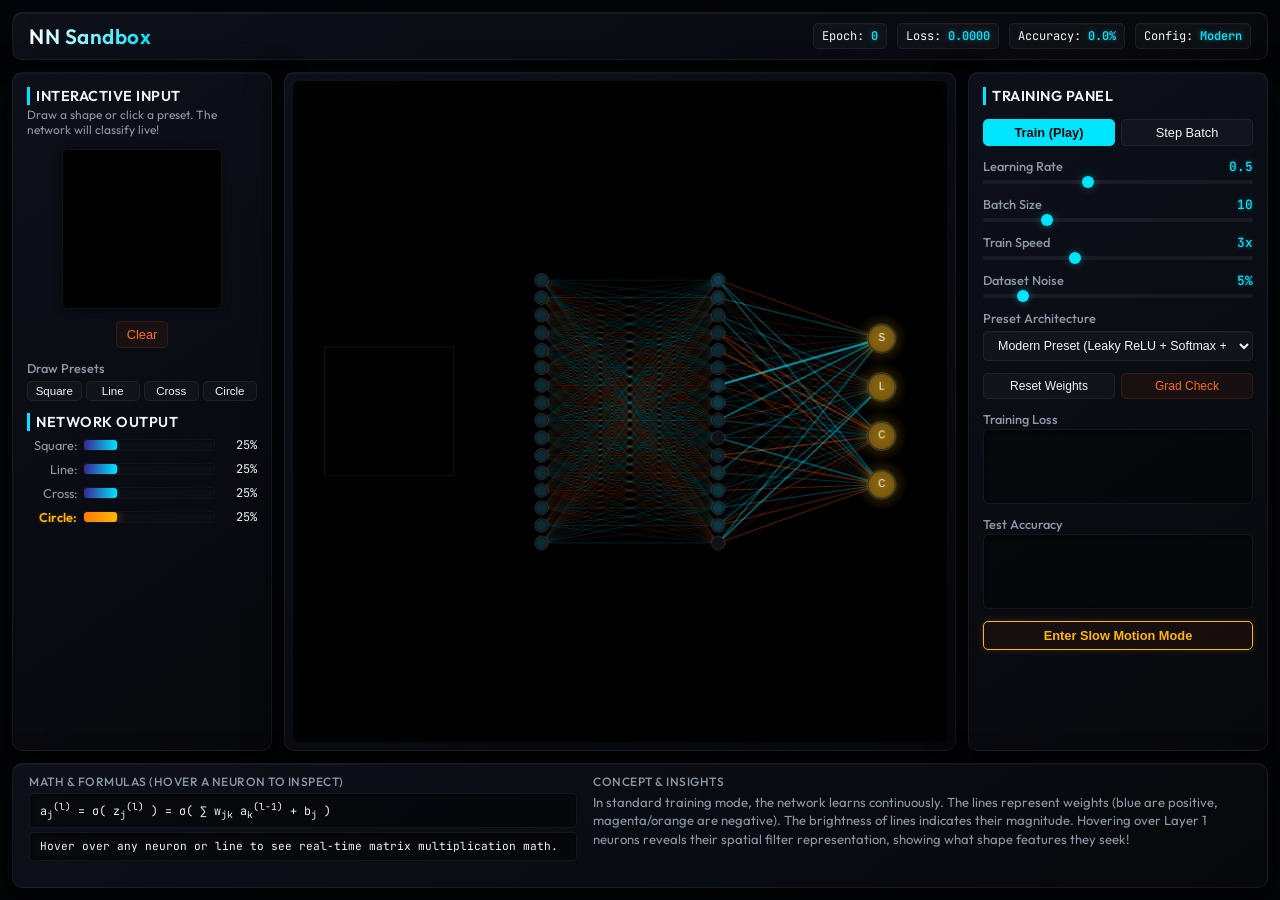
==== project-bolt-sb1-joxlbqes/project/public/neural_network.html @ 2948570d "Add Neural & Reinforcement tabs, fix gradient clipping, layout fix" ====
<!DOCTYPE html>
<html lang="en">
<head>
  <meta charset="UTF-8">
  <meta name="viewport" content="width=device-width, initial-scale=1.0">
  <title>Neural Network Sandbox & Visualizer</title>
  <!-- Google Fonts for premium typography -->
  <link rel="preconnect" href="https://fonts.googleapis.com">
  <link rel="preconnect" href="https://fonts.gstatic.com" crossorigin>
  <link href="https://fonts.googleapis.com/css2?family=Outfit:wght@300;400;500;600;700&family=JetBrains+Mono:wght@300;400;500&display=swap" rel="stylesheet">
  
  <style>
    /* Premium Dark Theme Styles matching 3Blue1Brown Aesthetics */
    :root {
      --bg-color: #040508; /* Deeper black for ultimate contrast */
      --panel-bg: linear-gradient(145deg, rgba(16, 20, 30, 0.8), rgba(7, 9, 13, 0.9));
      --border-color: rgba(255, 255, 255, 0.06);
      --text-color: #f1f3f9;
      --text-muted: #8e99a7;
      
      /* Neon/Pastel Glow Colors */
      --primary: #00e5ff;      /* Electric Cyan (Positive Weights) */
      --primary-glow: rgba(0, 229, 255, 0.4);
      --secondary: #ff5500;    /* Amber-Orange/Red (Negative Weights) */
      --secondary-glow: rgba(255, 85, 0, 0.4);
      --accent: #ffb703;       /* Gold (Active Neurons) */
      --accent-glow: rgba(255, 183, 3, 0.45);
      
      --font-sans: 'Outfit', -apple-system, BlinkMacSystemFont, "Segoe UI", Roboto, sans-serif;
      --font-mono: 'JetBrains Mono', monospace;
    }

    * {
      box-sizing: border-box;
      margin: 0;
      padding: 0;
    }

    body {
      background-color: var(--bg-color);
      color: var(--text-color);
      font-family: var(--font-sans);
      overflow: hidden; /* Force one screen, no body scrolling */
      padding: 12px;
      height: 100vh;
      min-height: 100vh;
    }

    /* Scrollbars */
    ::-webkit-scrollbar {
      width: 4px;
      height: 4px;
    }
    ::-webkit-scrollbar-track {
      background: rgba(0,0,0,0.1);
    }
    ::-webkit-scrollbar-thumb {
      background: rgba(255, 255, 255, 0.08);
      border-radius: 2px;
    }
    ::-webkit-scrollbar-thumb:hover {
      background: rgba(255, 255, 255, 0.18);
    }

    /* Dashboard Layout - Fits strictly on one screen */
    .app-container {
      display: grid;
      grid-template-columns: 260px 1fr 300px;
      grid-template-rows: auto 1fr 125px; /* Header, Main, Bottom */
      gap: 12px;
      width: 100%;
      height: 100%;
    }

    header {
      grid-column: 1 / -1;
      display: flex;
      justify-content: space-between;
      align-items: center;
      padding: 10px 16px;
      background: var(--panel-bg);
      border: 1px solid var(--border-color);
      box-shadow: 0 4px 20px rgba(0, 0, 0, 0.6), inset 0 1px 0 rgba(255,255,255,0.05);
      backdrop-filter: blur(10px);
      border-radius: 10px;
    }

    header h1 {
      font-size: 1.3rem;
      font-weight: 600;
      letter-spacing: 0.5px;
      background: linear-gradient(90deg, #fff, var(--primary));
      -webkit-background-clip: text;
      -webkit-text-fill-color: transparent;
    }

    header h1 span {
      font-weight: 300;
      color: var(--text-muted);
      font-size: 0.85rem;
      margin-left: 8px;
    }

    .badge-container {
      display: flex;
      gap: 10px;
    }

    .badge {
      font-family: var(--font-mono);
      font-size: 0.75rem;
      padding: 4px 8px;
      border-radius: 5px;
      background: rgba(255, 255, 255, 0.03);
      border: 1px solid var(--border-color);
      box-shadow: inset 0 1px 0 rgba(255,255,255,0.02);
    }

    .badge span {
      color: var(--primary);
      text-shadow: 0 0 6px var(--primary-glow);
      font-weight: 600;
    }

    /* Panel Base with Glassmorphism and Inset border */
    .panel {
      background: var(--panel-bg);
      border: 1px solid var(--border-color);
      box-shadow: 0 12px 36px rgba(0, 0, 0, 0.7), inset 0 1px 0 rgba(255, 255, 255, 0.04);
      backdrop-filter: blur(12px);
      border-radius: 10px;
      padding: 14px;
      display: flex;
      flex-direction: column;
      gap: 12px;
      height: 100%;
      overflow: hidden;
      transition: border-color 0.3s ease;
    }

    .panel:hover {
      border-color: rgba(255, 255, 255, 0.1);
    }

    /* Left Panel: Drawing / Classifier */
    .left-panel {
      grid-column: 1;
    }

    .panel-title {
      font-size: 0.9rem;
      font-weight: 600;
      text-transform: uppercase;
      letter-spacing: 0.5px;
      color: var(--text-color);
      border-left: 3px solid var(--primary);
      padding-left: 6px;
      margin-bottom: 2px;
    }

    .canvas-container {
      position: relative;
      width: 160px;
      height: 160px;
      margin: 0 auto;
      background: #000;
      border: 1px solid rgba(255, 255, 255, 0.08);
      border-radius: 6px;
      box-shadow: 0 0 8px rgba(0, 0, 0, 0.45), inset 0 0 6px rgba(0,0,0,0.75);
      cursor: crosshair;
      overflow: hidden;
    }

    #drawingCanvas {
      width: 100%;
      height: 100%;
      display: block;
    }

    .canvas-controls {
      display: flex;
      gap: 6px;
      justify-content: center;
    }

    .btn {
      background: rgba(255,255,255,0.03);
      border: 1px solid var(--border-color);
      color: var(--text-color);
      padding: 5px 10px;
      border-radius: 5px;
      font-size: 0.8rem;
      cursor: pointer;
      font-weight: 500;
      transition: all 0.2s ease;
      display: flex;
      align-items: center;
      justify-content: center;
      gap: 4px;
    }

    .btn:hover {
      background: rgba(255, 255, 255, 0.08);
      border-color: rgba(255,255,255,0.15);
      box-shadow: 0 2px 8px rgba(0,0,0,0.3);
    }

    .btn-primary {
      background: var(--primary);
      border-color: var(--primary);
      color: #050608;
      font-weight: 600;
    }

    .btn-primary:hover {
      background: #00f0ff;
      border-color: #00f0ff;
      box-shadow: 0 0 12px var(--primary-glow);
    }

    .btn-secondary {
      background: rgba(255, 85, 0, 0.06);
      border-color: rgba(255, 85, 0, 0.15);
      color: #ff6a1a;
    }

    .btn-secondary:hover {
      background: rgba(255, 85, 0, 0.15);
      border-color: rgba(255, 85, 0, 0.25);
    }

    /* Output Bars - Glowing Meter Aesthetic */
    .output-container {
      display: flex;
      flex-direction: column;
      gap: 8px;
    }

    .output-row {
      display: flex;
      align-items: center;
      justify-content: space-between;
      gap: 6px;
    }

    .output-label {
      font-size: 0.8rem;
      width: 50px;
      text-align: right;
      color: var(--text-muted);
      transition: color 0.2s ease;
    }

    .output-bar-bg {
      flex: 1;
      height: 12px;
      background: rgba(255,255,255,0.02);
      border-radius: 3px;
      overflow: hidden;
      border: 1px solid rgba(255,255,255,0.01);
      box-shadow: inset 0 1px 3px rgba(0,0,0,0.5);
    }

    .output-bar-fill {
      height: 100%;
      width: 0%;
      background: linear-gradient(90deg, rgba(88, 52, 235, 0.6), var(--primary));
      border-radius: 3px;
      transition: width 0.15s ease-out, background-color 0.2s ease;
      box-shadow: 0 0 4px var(--primary-glow);
    }

    .output-row.predicted .output-bar-fill {
      background: linear-gradient(90deg, #ff7b00, var(--accent));
      box-shadow: 0 0 10px var(--accent-glow);
    }

    .output-row.predicted .output-label {
      color: var(--accent);
      font-weight: 600;
      text-shadow: 0 0 5px rgba(255, 183, 3, 0.2);
    }

    .output-val {
      font-family: var(--font-mono);
      font-size: 0.75rem;
      width: 36px;
      text-align: right;
    }

    /* Center Panel: Network visualizer */
    .center-panel {
      grid-column: 2;
      position: relative;
      padding: 8px;
      height: 100%;
    }

    #networkCanvas {
      width: 100%;
      height: 100%;
      display: block;
      border-radius: 6px;
      background: #000;
      box-shadow: inset 0 0 14px rgba(0, 229, 255, 0.04);
    }

    /* Right Panel: Controls & Charts */
    .right-panel {
      grid-column: 3;
      overflow-y: auto;
    }

    .control-group {
      display: flex;
      flex-direction: column;
      gap: 5px;
    }

    .control-label {
      font-size: 0.8rem;
      font-weight: 500;
      color: var(--text-muted);
      display: flex;
      justify-content: space-between;
    }

    .control-label span {
      font-family: var(--font-mono);
      color: var(--primary);
      text-shadow: 0 0 4px var(--primary-glow);
    }

    .slider {
      -webkit-appearance: none;
      width: 100%;
      height: 4px;
      border-radius: 2px;
      background: rgba(255,255,255,0.06);
      outline: none;
    }

    .slider::-webkit-slider-thumb {
      -webkit-appearance: none;
      appearance: none;
      width: 12px;
      height: 12px;
      border-radius: 50%;
      background: var(--primary);
      box-shadow: 0 0 8px var(--primary-glow);
      cursor: pointer;
      transition: transform 0.1s ease, background-color 0.2s ease;
    }

    .slider::-webkit-slider-thumb:hover {
      transform: scale(1.25);
      background: #fff;
    }

    .select-dropdown {
      width: 100%;
      background: rgba(255,255,255,0.03);
      border: 1px solid var(--border-color);
      color: var(--text-color);
      padding: 6px 10px;
      border-radius: 5px;
      font-size: 0.78rem;
      outline: none;
      cursor: pointer;
      box-shadow: inset 0 1px 0 rgba(255,255,255,0.02);
    }

    .select-dropdown option {
      background: #0d0f14;
      color: var(--text-color);
    }

    /* Charts Canvas Containers */
    .chart-container {
      height: 75px;
      position: relative;
      border: 1px solid var(--border-color);
      border-radius: 6px;
      overflow: hidden;
      background: rgba(0,0,0,0.3);
      box-shadow: inset 0 2px 6px rgba(0,0,0,0.5);
    }

    .chart-canvas {
      width: 100%;
      height: 100%;
      display: block;
    }

    /* Bottom Panel: Math caption / Slow motion step info */
    .bottom-panel {
      grid-column: 1 / -1;
      height: 100%;
      padding: 10px 16px;
      display: flex;
      flex-direction: column;
      gap: 8px;
      position: relative;
    }

    .step-stepper {
      display: none;
      justify-content: space-between;
      align-items: center;
      border-bottom: 1px solid var(--border-color);
      padding-bottom: 6px;
      margin-bottom: 2px;
    }

    .step-stepper h3 {
      font-size: 0.85rem;
      font-weight: 600;
      color: var(--accent);
      text-shadow: 0 0 6px var(--accent-glow);
    }

    .stepper-nav {
      display: flex;
      gap: 6px;
    }

    .math-info-display {
      display: grid;
      grid-template-columns: 1fr 1.2fr;
      gap: 16px;
      height: 100%;
      overflow: hidden;
    }

    .math-column {
      display: flex;
      flex-direction: column;
      gap: 4px;
      height: 100%;
      overflow: hidden;
    }

    .math-formula {
      font-family: var(--font-mono);
      font-size: 0.73rem;
      background: rgba(0, 0, 0, 0.4);
      padding: 6px 10px;
      border-radius: 5px;
      border: 1px solid var(--border-color);
      overflow-x: auto;
      white-space: nowrap;
      line-height: 1.35;
      box-shadow: inset 0 1px 4px rgba(0,0,0,0.6);
    }

    .math-formula span.hl-w {
      color: var(--primary);
      text-shadow: 0 0 3px rgba(0, 229, 255, 0.3);
    }
    .math-formula span.hl-a {
      color: var(--accent);
      text-shadow: 0 0 3px rgba(255, 183, 3, 0.3);
    }
    .math-formula span.hl-b {
      color: var(--secondary);
      text-shadow: 0 0 3px rgba(255, 85, 0, 0.3);
    }

    .caption-text {
      font-size: 0.82rem;
      line-height: 1.4;
      color: var(--text-muted);
      overflow-y: auto;
      max-height: 80px;
    }

    .math-formula-title {
      font-size: 0.75rem;
      font-weight: 500;
      text-transform: uppercase;
      letter-spacing: 0.5px;
      color: var(--text-muted);
    }

    /* Grid shape helpers */
    .shape-presets {
      display: grid;
      grid-template-columns: repeat(4, 1fr);
      gap: 4px;
    }

    .shape-presets .btn {
      padding: 3px;
      font-size: 0.72rem;
    }

    .action-row {
      display: flex;
      gap: 6px;
    }

    .action-row .btn {
      flex: 1;
    }

    /* Responsive adjustments */
    @media (max-width: 1200px) {
      .app-container {
        grid-template-columns: 240px 1fr;
        grid-template-rows: auto auto 1fr auto;
      }
      .right-panel {
        grid-column: 1;
        grid-row: 3;
      }
      .center-panel {
        grid-column: 2;
        grid-row: 3;
      }
    }
  </style>
</head>
<body>

  <div class="app-container">
    
    <!-- Top Header Bar -->
    <header>
      <h1>NN Sandbox</h1>
      <div class="badge-container">
        <div class="badge">Epoch: <span id="epochBadge">0</span></div>
        <div class="badge">Loss: <span id="lossBadge">0.0000</span></div>
        <div class="badge">Accuracy: <span id="accuracyBadge">0.0%</span></div>
        <div class="badge">Config: <span id="configBadge">Modern</span></div>
      </div>
    </header>

    <!-- Left Panel: Drawing pad and inputs -->
    <div class="panel left-panel">
      <div>
        <div class="panel-title">Interactive Input</div>
        <p style="font-size:0.75rem; color:var(--text-muted); margin-top:2px;">
          Draw a shape or click a preset. The network will classify live!
        </p>
      </div>

      <div class="canvas-container">
        <canvas id="drawingCanvas" width="160" height="160"></canvas>
      </div>

      <div class="canvas-controls">
        <button class="btn btn-secondary" id="clearBtn">Clear</button>
        <button class="btn btn-primary" id="predictBtn" style="display:none;">Classify</button>
      </div>

      <div class="control-group">
        <div class="control-label">Draw Presets</div>
        <div class="shape-presets">
          <button class="btn" onclick="drawPresetShape(0)">Square</button>
          <button class="btn" onclick="drawPresetShape(1)">Line</button>
          <button class="btn" onclick="drawPresetShape(2)">Cross</button>
          <button class="btn" onclick="drawPresetShape(3)">Circle</button>
        </div>
      </div>

      <div>
        <div class="panel-title" style="margin-bottom: 6px;">Network Output</div>
        <div class="output-container">
          <div class="output-row" id="outRow-0">
            <div class="output-label">Square:</div>
            <div class="output-bar-bg"><div class="output-bar-fill" id="outBar-0"></div></div>
            <div class="output-val" id="outVal-0">0%</div>
          </div>
          <div class="output-row" id="outRow-1">
            <div class="output-label">Line:</div>
            <div class="output-bar-bg"><div class="output-bar-fill" id="outBar-1"></div></div>
            <div class="output-val" id="outVal-1">0%</div>
          </div>
          <div class="output-row" id="outRow-2">
            <div class="output-label">Cross:</div>
            <div class="output-bar-bg"><div class="output-bar-fill" id="outBar-2"></div></div>
            <div class="output-val" id="outVal-2">0%</div>
          </div>
          <div class="output-row" id="outRow-3">
            <div class="output-label">Circle:</div>
            <div class="output-bar-bg"><div class="output-bar-fill" id="outBar-3"></div></div>
            <div class="output-val" id="outVal-3">0%</div>
          </div>
        </div>
      </div>
    </div>

    <!-- Center Panel: Network visualizer -->
    <div class="panel center-panel">
      <canvas id="networkCanvas"></canvas>
    </div>

    <!-- Right Panel: Controls & Charts -->
    <div class="panel right-panel">
      <div class="panel-title">Training Panel</div>
      
      <div class="action-row">
        <button class="btn btn-primary" id="trainBtn">Train (Play)</button>
        <button class="btn" id="stepBatchBtn">Step Batch</button>
      </div>

      <div class="control-group">
        <div class="control-label">Learning Rate <span id="lrVal">0.5</span></div>
        <input type="range" class="slider" id="lrSlider" min="0.05" max="2.0" step="0.05" value="0.8">
      </div>

      <div class="control-group">
        <div class="control-label">Batch Size <span id="batchVal">10</span></div>
        <input type="range" class="slider" id="batchSlider" min="1" max="50" step="1" value="12">
      </div>

      <div class="control-group">
        <div class="control-label">Train Speed <span id="speedVal">3x</span></div>
        <input type="range" class="slider" id="speedSlider" min="1" max="10" step="1" value="4">
      </div>

      <div class="control-group">
        <div class="control-label">Dataset Noise <span id="noiseVal">5%</span></div>
        <input type="range" class="slider" id="noiseSlider" min="0" max="30" step="1" value="4">
      </div>

      <div class="control-group">
        <div class="control-label">Preset Architecture</div>
        <select class="select-dropdown" id="presetSelect">
          <option value="modern">Modern Preset (Leaky ReLU + Softmax + Cross-Entropy)</option>
          <option value="classic">Classic Preset (Sigmoid + Sigmoid + MSE)</option>
        </select>
      </div>

      <div class="action-row">
        <button class="btn" id="resetBtn" style="font-size:0.75rem;">Reset Weights</button>
        <button class="btn btn-secondary" id="gradCheckBtn" style="font-size:0.75rem;">Grad Check</button>
      </div>

      <div class="control-group" style="gap:2px;">
        <div class="control-label">Training Loss</div>
        <div class="chart-container">
          <canvas id="lossChart" class="chart-canvas"></canvas>
        </div>
      </div>

      <div class="control-group" style="gap:2px;">
        <div class="control-label">Test Accuracy</div>
        <div class="chart-container">
          <canvas id="accuracyChart" class="chart-canvas"></canvas>
        </div>
      </div>
      
      <div class="action-row">
        <button class="btn btn-secondary" id="slowMoBtn" style="width:100%; border-color:var(--accent); color:var(--accent); font-weight:600; padding:6px; box-shadow: 0 0 8px rgba(255, 183, 3, 0.15);">
          Enter Slow Motion Mode
        </button>
      </div>
    </div>

    <!-- Bottom Panel: Math caption / Stepper -->
    <div class="panel bottom-panel">
      <!-- Stepper Controls (only visible in slow motion) -->
      <div class="step-stepper" id="stepperControls">
        <h3 id="stepTitle">Slow Motion Step 1/9: Input Layer</h3>
        <div class="stepper-nav">
          <button class="btn btn-secondary" id="stepPrevBtn" style="padding: 3px 8px; font-size: 0.75rem;">&larr; Prev</button>
          <button class="btn btn-primary" id="stepNextBtn" style="padding: 3px 8px; font-size: 0.75rem;">Next &rarr;</button>
          <button class="btn btn-secondary" id="exitSlowMoBtn" style="padding: 3px 8px; font-size: 0.75rem; background:rgba(255,0,0,0.1); color:#ff4f4f; border-color:rgba(255,0,0,0.2);">Exit</button>
        </div>
      </div>

      <div class="math-info-display">
        <!-- Interactive mathematical details -->
        <div class="math-column" id="mathContainer">
          <div class="math-formula-title">Math & Formulas (Hover a neuron to inspect)</div>
          <div class="math-formula" id="mathFormula">
            a<sub>j</sub><sup>(l)</sup> = &sigma;( z<sub>j</sub><sup>(l)</sup> ) = &sigma;( &sum; w<sub>jk</sub> a<sub>k</sub><sup>(l-1)</sup> + b<sub>j</sub> )
          </div>
          <div class="math-formula" id="mathValues" style="font-size:0.7rem;">
            Hover over any neuron or line to see real-time matrix multiplication math.
          </div>
        </div>

        <!-- 3Blue1Brown Caption Explanation -->
        <div class="math-column">
          <div class="math-formula-title" id="captionHeader">Concept & Insights</div>
          <div class="caption-text" id="captionText">
            In standard training mode, the network learns continuously. The lines represent weights (blue are positive, magenta/orange are negative). The brightness of lines indicates their magnitude. Hovering over Layer 1 neurons reveals their spatial filter representation, showing what shape features they seek!
          </div>
        </div>
      </div>
    </div>

  </div>

  <script>
    // --- SHAPE DATASET GENERATOR ---
    class ShapeDataset {
      static CLASSES = ['Square', 'Line', 'Cross', 'Circle'];

      constructor() {
        this.canvas = document.createElement('canvas');
        this.canvas.width = 28;
        this.canvas.height = 28;
        this.ctx = this.canvas.getContext('2d');
      }

      generateSample(classId, noiseLevel = 0.05, jitter = true) {
        const ctx = this.ctx;
        ctx.clearRect(0, 0, 28, 28);
        ctx.fillStyle = '#000000';
        ctx.fillRect(0, 0, 28, 28);

        ctx.strokeStyle = '#ffffff';
        ctx.lineCap = 'round';
        ctx.lineJoin = 'round';

        ctx.save();
        
        // Setup drawing coordinates centered
        if (jitter) {
          const dx = (Math.random() - 0.5) * 4; // Shift [-2, 2] pixels
          const dy = (Math.random() - 0.5) * 4;
          ctx.translate(14 + dx, 14 + dy);
          
          const angle = (Math.random() - 0.5) * 0.3; // Rotate [-0.15, 0.15] radians
          ctx.rotate(angle);
          
          const scale = 0.85 + Math.random() * 0.3; // Scale [0.85, 1.15]
          ctx.scale(scale, scale);
          
          ctx.lineWidth = 2.0 + Math.random() * 1.5; // Stroke thickness [2, 3.5]
        } else {
          ctx.translate(14, 14);
          ctx.lineWidth = 2.5;
        }

        // Render shapes relative to center (0,0)
        if (classId === 0) {
          // Square
          const size = 11 + (Math.random() - 0.5) * 2;
          ctx.strokeRect(-size/2, -size/2, size, size);
        } else if (classId === 1) {
          // Vertical Line
          ctx.beginPath();
          ctx.moveTo(0, -9);
          ctx.lineTo(0, 9);
          ctx.stroke();
        } else if (classId === 2) {
          // Cross
          ctx.beginPath();
          ctx.moveTo(0, -9);
          ctx.lineTo(0, 9);
          ctx.moveTo(-9, 0);
          ctx.lineTo(9, 0);
          ctx.stroke();
        } else if (classId === 3) {
          // Circle
          const r = 6.5 + (Math.random() - 0.5) * 1.5;
          ctx.beginPath();
          ctx.arc(0, 0, r, 0, Math.PI * 2);
          ctx.stroke();
        }

        ctx.restore();

        // Convert canvas image buffer to 1D Float32 pixel array
        const imgData = ctx.getImageData(0, 0, 28, 28);
        const pixels = new Float32Array(784);
        for (let i = 0; i < 784; i++) {
          let val = imgData.data[i * 4] / 255;
          if (noiseLevel > 0) {
            val += (Math.random() - 0.5) * noiseLevel;
          }
          pixels[i] = Math.max(0, Math.min(1, val)); // Clamp [0, 1]
        }

        // Create target one-hot vector
        const target = new Float32Array(4);
        target[classId] = 1.0;

        return { input: pixels, target, label: classId };
      }

      generateDataset(size, noiseLevel = 0.05) {
        const dataset = [];
        for (let i = 0; i < size; i++) {
          const classId = Math.floor(Math.random() * 4);
          dataset.push(this.generateSample(classId, noiseLevel, true));
        }
        return dataset;
      }
    }


    // --- NEURAL NETWORK IMPLEMENTATION ---
    class NeuralNetwork {
      constructor(sizes) {
        this.sizes = sizes;
        this.numLayers = sizes.length;
        this.weights = [];
        this.biases = [];
        
        this.initWeights();
      }

      initWeights(activationType = 'leaky_relu') {
        this.weights = [];
        this.biases = [];
        
        for (let l = 1; l < this.numLayers; l++) {
          const rows = this.sizes[l];
          const cols = this.sizes[l - 1];
          
          // Xavier/He weight initialization depending on activation type
          const layerWeights = [];
          const stddev = activationType === 'leaky_relu' 
            ? Math.sqrt(2.0 / cols) * 0.8   // He Initialization with a slightly tighter spread
            : Math.sqrt(1.0 / cols) * 0.8;  // Xavier Initialization with a smoother start
            
          for (let r = 0; r < rows; r++) {
            const row = [];
            for (let c = 0; c < cols; c++) {
              row.push(this.randomNormal(0, stddev));
            }
            layerWeights.push(row);
          }
          this.weights.push(layerWeights);
          
          // Initialize biases to zero or small positive values
          const layerBiases = [];
          for (let r = 0; r < rows; r++) {
            layerBiases.push(activationType === 'leaky_relu' ? 0.02 : 0.0);
          }
          this.biases.push(layerBiases);
        }
        this.resetGradients();
      }

      randomNormal(mean = 0, stddev = 1) {
        const u1 = 1.0 - Math.random();
        const u2 = 1.0 - Math.random();
        const randStdNormal = Math.sqrt(-2.0 * Math.log(u1)) * Math.cos(2.0 * Math.PI * u2);
        return mean + stddev * randStdNormal;
      }

      resetGradients() {
        this.d_weights = [];
        this.d_biases = [];
        for (let l = 1; l < this.numLayers; l++) {
          const rows = this.sizes[l];
          const cols = this.sizes[l - 1];
          
          const wGrad = [];
          for (let r = 0; r < rows; r++) {
            wGrad.push(new Float32Array(cols));
          }
          this.d_weights.push(wGrad);
          this.d_biases.push(new Float32Array(rows));
        }
      }

      // ACTIVATION FUNCTIONS & DERIVATIVES
      sigmoid(z) {
        return 1.0 / (1.0 + Math.exp(-z));
      }

      sigmoidDerivative(a) {
        return a * (1.0 - a); // Expressed in terms of activation (a)
      }

      leakyRelu(z) {
        return z > 0 ? z : 0.01 * z;
      }

      leakyReluDerivative(z) {
        return z > 0 ? 1.0 : 0.01;
      }

      softmax(z) {
        let max = -Infinity;
        for (let i = 0; i < z.length; i++) {
          if (z[i] > max) max = z[i];
        }
        const exp = new Float32Array(z.length);
        let sum = 0.0;
        for (let i = 0; i < z.length; i++) {
          exp[i] = Math.exp(z[i] - max);
          sum += exp[i];
        }
        for (let i = 0; i < z.length; i++) {
          exp[i] /= sum;
        }
        return exp;
      }

      // FORWARD PROPAGATION
      forward(input, preset = 'modern') {
        const activations = [input];
        const zs = [null];

        for (let l = 1; l < this.numLayers; l++) {
          const w = this.weights[l - 1];
          const b = this.biases[l - 1];
          const prevA = activations[l - 1];
          
          const z = new Float32Array(this.sizes[l]);
          const a = new Float32Array(this.sizes[l]);
          
          for (let j = 0; j < this.sizes[l]; j++) {
            let sum = b[j];
            for (let k = 0; k < this.sizes[l - 1]; k++) {
              sum += w[j][k] * prevA[k];
            }
            z[j] = sum;
            
            // Activation based on preset and layer depth
            if (l === this.numLayers - 1) {
              if (preset === 'modern') {
                a[j] = z[j]; // Softmax activation handles output afterwards
              } else {
                a[j] = this.sigmoid(z[j]); // Classic output Sigmoid
              }
            } else {
              if (preset === 'modern') {
                a[j] = this.leakyRelu(z[j]); // Modern hidden Leaky ReLU
              } else {
                a[j] = this.sigmoid(z[j]); // Classic hidden Sigmoid
              }
            }
          }
          
          // Apply Softmax across logits for output layer in modern preset
          if (l === this.numLayers - 1 && preset === 'modern') {
            const soft = this.softmax(z);
            for (let j = 0; j < this.sizes[l]; j++) {
              a[j] = soft[j];
            }
          }
          
          zs.push(z);
          activations.push(a);
        }
        return { activations, zs };
      }

      // BACKPROPAGATION
      backprop(input, target, preset = 'modern') {
        const { activations, zs } = this.forward(input, preset);
        const L = this.numLayers - 1;
        
        // Single sample gradient accumulator containers
        const sample_d_weights = [];
        const sample_d_biases = [];
        for (let l = 1; l < this.numLayers; l++) {
          sample_d_weights.push(Array.from({ length: this.sizes[l] }, () => new Float32Array(this.sizes[l - 1])));
          sample_d_biases.push(new Float32Array(this.sizes[l]));
        }
        
        const delta = Array.from({ length: this.numLayers }, () => null);
        const outAct = activations[L];
        const outDelta = new Float32Array(this.sizes[L]);
        
        // Output Error Delta
        if (preset === 'modern') {
          // Softmax + Cross Entropy: delta^(L) = a^(L) - y
          for (let j = 0; j < this.sizes[L]; j++) {
            outDelta[j] = outAct[j] - target[j];
          }
        } else {
          // Sigmoid + MSE: delta^(L) = (a^(L) - y) * sigmoid'(z^(L))
          for (let j = 0; j < this.sizes[L]; j++) {
            const error = outAct[j] - target[j];
            outDelta[j] = error * this.sigmoidDerivative(outAct[j]);
          }
        }
        delta[L] = outDelta;
        
        // Backpropagate error delta through layers
        for (let l = L - 1; l >= 1; l--) {
          const nextDelta = delta[l + 1];
          const wNext = this.weights[l];
          const z = zs[l];
          const a = activations[l];
          const lDelta = new Float32Array(this.sizes[l]);
          
          for (let j = 0; j < this.sizes[l]; j++) {
            let sum = 0.0;
            for (let n = 0; n < this.sizes[l + 1]; n++) {
              sum += wNext[n][j] * nextDelta[n];
            }
            
            let actDeriv = 0.0;
            if (preset === 'modern') {
              actDeriv = this.leakyReluDerivative(z[j]);
            } else {
              actDeriv = this.sigmoidDerivative(a[j]);
            }
            lDelta[j] = sum * actDeriv;
          }
          delta[l] = lDelta;
        }
        
        // Compute gradients for this sample
        for (let l = 0; l < L; l++) {
          const layerDelta = delta[l + 1];
          const layerAct = activations[l];
          
          for (let j = 0; j < this.sizes[l + 1]; j++) {
            sample_d_biases[l][j] = layerDelta[j];
            for (let k = 0; k < this.sizes[l]; k++) {
              sample_d_weights[l][j][k] = layerDelta[j] * layerAct[k];
            }
          }
        }
        
        return { sample_d_weights, sample_d_biases, activations };
      }

      accumulateGradients(sampleGradients) {
        const { sample_d_weights, sample_d_biases } = sampleGradients;
        for (let l = 0; l < this.numLayers - 1; l++) {
          for (let j = 0; j < this.sizes[l + 1]; j++) {
            this.d_biases[l][j] += sample_d_biases[l][j];
            for (let k = 0; k < this.sizes[l]; k++) {
              this.d_weights[l][j][k] += sample_d_weights[l][j][k];
            }
          }
        }
      }

      updateParameters(batchSize, learningRate) {
        for (let l = 0; l < this.numLayers - 1; l++) {
          for (let j = 0; j < this.sizes[l + 1]; j++) {
            let gradB = this.d_biases[l][j] / batchSize;
            if (gradB > 1.0) gradB = 1.0;
            if (gradB < -1.0) gradB = -1.0;
            this.biases[l][j] -= learningRate * gradB;
            for (let k = 0; k < this.sizes[l]; k++) {
              let gradW = this.d_weights[l][j][k] / batchSize;
              if (gradW > 1.0) gradW = 1.0;
              if (gradW < -1.0) gradW = -1.0;
              this.weights[l][j][k] -= learningRate * gradW;
            }
          }
        }
        this.resetGradients();
      }

      computeLoss(output, target, preset = 'modern') {
        if (preset === 'modern') {
          // Cross-Entropy Loss
          let sum = 0.0;
          for (let i = 0; i < output.length; i++) {
            sum -= target[i] * Math.log(output[i] + 1e-15);
          }
          return sum;
        } else {
          // Mean Squared Error (MSE): 1/2 * sum((a - y)^2)
          let sum = 0.0;
          for (let i = 0; i < output.length; i++) {
            sum += 0.5 * (output[i] - target[i]) ** 2;
          }
          return sum;
        }
      }
    }


    // --- DRAWING CANVAS PAD ---
    class DrawingPad {
      constructor(canvasId, onDrawCallback) {
        this.canvas = document.getElementById(canvasId);
        this.ctx = this.canvas.getContext('2d');
        this.onDraw = onDrawCallback;
        this.isDrawing = false;
        
        this.clear();
        this.setupEvents();
      }

      clear() {
        this.ctx.fillStyle = '#000000';
        this.ctx.fillRect(0, 0, this.canvas.width, this.canvas.height);
        this.onDraw(new Float32Array(784));
      }

      setupEvents() {
        const getMousePos = (e) => {
          const rect = this.canvas.getBoundingClientRect();
          const clientX = e.touches ? e.touches[0].clientX : e.clientX;
          const clientY = e.touches ? e.touches[0].clientY : e.clientY;
          return {
            x: clientX - rect.left,
            y: clientY - rect.top
          };
        };

        const startDraw = (e) => {
          e.preventDefault();
          this.isDrawing = true;
          this.ctx.beginPath();
          const pos = getMousePos(e);
          this.ctx.moveTo(pos.x, pos.y);
        };

        const draw = (e) => {
          if (!this.isDrawing) return;
          e.preventDefault();
          
          this.ctx.strokeStyle = '#f4f7ff';
          this.ctx.lineWidth = 8;
          this.ctx.lineCap = 'round';
          this.ctx.lineJoin = 'round';
          
          this.ctx.shadowBlur = 2;
          this.ctx.shadowColor = 'rgba(255, 255, 255, 0.12)';
          
          const pos = getMousePos(e);
          this.ctx.lineTo(pos.x, pos.y);
          this.ctx.stroke();
          
          this.processDrawing();
        };

        const stopDraw = () => {
          if (this.isDrawing) {
            this.isDrawing = false;
            this.ctx.shadowBlur = 0;
            this.processDrawing();
          }
        };

        this.canvas.addEventListener('mousedown', startDraw);
        this.canvas.addEventListener('mousemove', draw);
        window.addEventListener('mouseup', stopDraw);

        this.canvas.addEventListener('touchstart', startDraw);
        this.canvas.addEventListener('touchmove', draw);
        window.addEventListener('touchend', stopDraw);
      }

      processDrawing() {
        const offscreen = document.createElement('canvas');
        offscreen.width = 28;
        offscreen.height = 28;
        const oCtx = offscreen.getContext('2d');
        
        oCtx.drawImage(this.canvas, 0, 0, 160, 160, 0, 0, 28, 28);
        
        const imgData = oCtx.getImageData(0, 0, 28, 28);
        const pixels = new Float32Array(784);
        for (let i = 0; i < 784; i++) {
          pixels[i] = imgData.data[i * 4] / 255.0;
        }
        this.onDraw(pixels);
      }

      drawPreset(classId) {
        const size = this.canvas.width;
        const ctx = this.ctx;
        ctx.fillStyle = '#000000';
        ctx.fillRect(0, 0, size, size);

        ctx.strokeStyle = '#f4f7ff';
        ctx.lineWidth = 8;
        ctx.lineCap = 'round';
        ctx.lineJoin = 'round';
        
        ctx.shadowBlur = 1.5;
        ctx.shadowColor = 'rgba(255, 255, 255, 0.12)';

        ctx.save();
        ctx.translate(size/2, size/2);

        if (classId === 0) {
          const s = size * 0.45;
          ctx.strokeRect(-s/2, -s/2, s, s);
        } else if (classId === 1) {
          ctx.beginPath();
          ctx.moveTo(0, -size * 0.35);
          ctx.lineTo(0, size * 0.35);
          ctx.stroke();
        } else if (classId === 2) {
          ctx.beginPath();
          ctx.moveTo(0, -size * 0.35);
          ctx.lineTo(0, size * 0.35);
          ctx.moveTo(-size * 0.35, 0);
          ctx.lineTo(size * 0.35, 0);
          ctx.stroke();
        } else if (classId === 3) {
          ctx.beginPath();
          ctx.arc(0, 0, size * 0.25, 0, Math.PI * 2);
          ctx.stroke();
        }

        ctx.restore();
        ctx.shadowBlur = 0;
        this.processDrawing();
      }
    }


    // --- LINE CHART FOR METRICS ---
    class ChartManager {
      constructor(canvasId, color, maxVal = 1) {
        this.canvas = document.getElementById(canvasId);
        this.ctx = this.canvas.getContext('2d');
        this.color = color;
        this.maxVal = maxVal;
        this.data = [];
      }

      clear() {
        this.data = [];
        this.render();
      }

      addPoint(val) {
        this.data.push(val);
        if (this.data.length > 100) {
          this.data.shift();
        }
        this.render();
      }

      render() {
        const ctx = this.ctx;
        const w = this.canvas.width = this.canvas.offsetWidth * window.devicePixelRatio;
        const h = this.canvas.height = this.canvas.offsetHeight * window.devicePixelRatio;
        ctx.scale(window.devicePixelRatio, window.devicePixelRatio);
        const cw = w / window.devicePixelRatio;
        const ch = h / window.devicePixelRatio;

        ctx.clearRect(0, 0, cw, ch);

        ctx.strokeStyle = 'rgba(255,255,255,0.04)';
        ctx.lineWidth = 1;
        for (let i = 1; i < 4; i++) {
          const y = (ch / 4) * i;
          ctx.beginPath();
          ctx.moveTo(0, y);
          ctx.lineTo(cw, y);
          ctx.stroke();
        }

        if (this.data.length < 2) return;

        let currentMax = this.maxVal;
        for (let i = 0; i < this.data.length; i++) {
          if (this.data[i] > currentMax) currentMax = this.data[i] * 1.1;
        }

        ctx.strokeStyle = this.color;
        ctx.lineWidth = 1.5;
        
        ctx.shadowBlur = 6;
        ctx.shadowColor = this.color.replace('1)', '0.5)');
        
        ctx.beginPath();
        const xStep = cw / (this.data.length - 1);
        for (let i = 0; i < this.data.length; i++) {
          const x = i * xStep;
          const y = ch - (this.data[i] / currentMax) * (ch - 10) - 5;
          if (i === 0) {
            ctx.moveTo(x, y);
          } else {
            ctx.lineTo(x, y);
          }
        }
        ctx.stroke();
        ctx.shadowBlur = 0;

        ctx.lineTo(cw, ch);
        ctx.lineTo(0, ch);
        ctx.closePath();
        const grad = ctx.createLinearGradient(0, 0, 0, ch);
        grad.addColorStop(0, this.color.replace('1)', '0.15)'));
        grad.addColorStop(1, this.color.replace('1)', '0)'));
        ctx.fillStyle = grad;
        ctx.fill();

        ctx.fillStyle = '#fff';
        ctx.font = '9px var(--font-mono)';
        const latest = this.data[this.data.length - 1];
        ctx.fillText(latest.toFixed(4), cw - 45, 12);
      }
    }


    // --- 3BLUE1BROWN NETWORK GRAPHIC VISUALIZER (SMOOTH & RESPONSIVE) ---
    class NetworkVisualizer {
      constructor(canvasId, network) {
        this.canvas = document.getElementById(canvasId);
        this.ctx = this.canvas.getContext('2d');
        this.network = network;
        
        this.hoveredNeuron = null;
        this.hoveredWeight = null;
        
        // Interpolation storage buffers for activations and weights
        this.activationsDraw = [];
        this.weightsDraw = [];
        
        this.particles = [];
        
        // Initialize weight updates flash tracker
        this.weightUpdates = [];
        for (let l = 1; l < network.numLayers; l++) {
          const rows = network.sizes[l];
          const cols = network.sizes[l - 1];
          const layerMod = [];
          for (let r = 0; r < rows; r++) {
            layerMod.push(new Float32Array(cols));
          }
          this.weightUpdates.push(layerMod);
        }

        // Initialize weights drawing buffer to match initial network weights
        this.syncWeights();
        this.initInteractive();
        
        window.addEventListener('resize', () => this.resize());
        this.resize();
      }

      syncWeights() {
        this.weightsDraw = [];
        for (let l = 1; l < this.network.numLayers; l++) {
          const rows = this.network.sizes[l];
          const cols = this.network.sizes[l - 1];
          const layerDraw = [];
          for (let r = 0; r < rows; r++) {
            layerDraw.push(new Float32Array(this.network.weights[l - 1][r]));
          }
          this.weightsDraw.push(layerDraw);
        }
      }

      resize() {
        const container = this.canvas.parentElement;
        const w = container.clientWidth;
        const h = container.clientHeight;
        
        this.canvas.width = w * window.devicePixelRatio;
        this.canvas.height = h * window.devicePixelRatio;
        this.particles = []; // Prevent coordinate displacement
      }

      initInteractive() {
        const getMouseCoords = (e) => {
          const rect = this.canvas.getBoundingClientRect();
          return {
            mx: e.clientX - rect.left,
            my: e.clientY - rect.top
          };
        };

        this.canvas.addEventListener('mousemove', (e) => {
          const { mx, my } = getMouseCoords(e);
          const cw = this.canvas.width / window.devicePixelRatio;
          const ch = this.canvas.height / window.devicePixelRatio;
          
          this.hoveredNeuron = null;
          this.hoveredWeight = null;

          const layouts = this.getNeuronCoordinates(cw, ch);
          
          for (let l = 1; l < layouts.length; l++) {
            for (let j = 0; j < layouts[l].length; j++) {
              const n = layouts[l][j];
              const dx = mx - n.x;
              const dy = my - n.y;
              if (dx*dx + dy*dy < n.r * n.r) {
                this.hoveredNeuron = { layer: l, index: j };
                this.triggerMathUpdate();
                return;
              }
            }
          }

          const grid = layouts[0];
          if (mx >= grid.x && mx <= grid.x + grid.w && my >= grid.y && my <= grid.y + grid.h) {
            const cellSize = grid.w / 28;
            const px = Math.floor((mx - grid.x) / cellSize);
            const py = Math.floor((my - grid.y) / cellSize);
            const idx = py * 28 + px;
            if (idx >= 0 && idx < 784) {
              this.hoveredNeuron = { layer: 0, index: idx };
              this.triggerMathUpdate();
              return;
            }
          }

          this.triggerMathUpdate();
        });
      }

      triggerMathUpdate() {
        if (!this.hoveredNeuron) {
          document.getElementById('mathFormula').innerHTML = `a<sub>j</sub><sup>(l)</sup> = &sigma;( z<sub>j</sub><sup>(l)</sup> ) = &sigma;( &sum; w<sub>jk</sub> a<sub>k</sub><sup>(l-1)</sup> + b<sub>j</sub> )`;
          document.getElementById('mathValues').innerHTML = `Hover over any neuron or line to see real-time matrix multiplication math.`;
          return;
        }

        const l = this.hoveredNeuron.layer;
        const j = this.hoveredNeuron.index;
        
        if (l === 0) {
          const pVal = currentInputActivations ? currentInputActivations[j] : 0;
          document.getElementById('mathFormula').innerHTML = `a<sub>${j}</sub><sup>(0)</sup> = Input Pixel`;
          document.getElementById('mathValues').innerHTML = `Pixel Index: ${j} (X: ${j%28}, Y: ${Math.floor(j/28)})<br>Activation: <span style="color:var(--primary); text-shadow:0 0 6px var(--primary-glow); font-weight:bold;">${pVal.toFixed(3)}</span>`;
        } else {
          const sizePrev = this.network.sizes[l - 1];
          const w = this.network.weights[l - 1][j];
          const b = this.network.biases[l - 1][j];
          
          let prevA = [];
          if (this.network.zs && this.activationsDraw[l - 1]) {
            prevA = this.activationsDraw[l - 1];
          } else {
            prevA = new Float32Array(sizePrev);
          }

          let zVal = b;
          for (let k = 0; k < sizePrev; k++) {
            zVal += w[k] * prevA[k];
          }
          const actVal = this.activationsDraw[l] ? this.activationsDraw[l][j] : 0;

          let breakdown = '';
          if (l === 1) {
            const contrib = [];
            for (let k = 0; k < 784; k++) {
              const val = w[k] * prevA[k];
              contrib.push({ k, val, w: w[k], a: prevA[k] });
            }
            contrib.sort((x, y) => Math.abs(y.val) - Math.abs(x.val));
            
            for (let i = 0; i < Math.min(2, contrib.length); i++) {
              const c = contrib[i];
              if (c.w * c.a === 0) continue;
              breakdown += `(${c.w.toFixed(1)}&times;${c.a.toFixed(1)})+`;
            }
            breakdown += `...+(${b.toFixed(1)}) = <span style="color:var(--primary);">${zVal.toFixed(2)}</span>`;
            document.getElementById('mathFormula').innerHTML = `z<sub>${j}</sub><sup>(1)</sup> = ${breakdown}`;
          } else {
            const contrib = [];
            for (let k = 0; k < sizePrev; k++) {
              contrib.push(`(${w[k].toFixed(1)}&times;${prevA[k].toFixed(1)})`);
            }
            breakdown = contrib.slice(0, 3).join('+') + '+...+(' + b.toFixed(1) + ') = ' + zVal.toFixed(2);
            document.getElementById('mathFormula').innerHTML = `z<sub>${j}</sub><sup>(${l})</sup> = ${breakdown}`;
          }
          
          const actLabel = (l === 3 && currentPreset === 'modern') ? 'Softmax' : (currentPreset === 'modern' ? 'Leaky ReLU' : 'Sigmoid');
          document.getElementById('mathValues').innerHTML = `Weighted input (z): ${zVal.toFixed(3)} | Activation (a) = ${actLabel}(z) = <span style="color:var(--accent); text-shadow:0 0 6px var(--accent-glow); font-weight:bold;">${actVal.toFixed(3)}</span>`;
        }
      }

      getNeuronCoordinates(cw, ch) {
        const layouts = [];
        const gSize = Math.max(100, Math.min(130, ch * 0.35));
        layouts.push({ grid: true, x: cw * 0.05, y: ch / 2 - gSize / 2, w: gSize, h: gSize });

        const l1 = [];
        const spacing1 = Math.min(18, (ch - 40) / 15);
        const startY1 = ch / 2 - (15 * spacing1) / 2;
        const r1 = Math.max(5, Math.min(7, ch * 0.015));
        for (let i = 0; i < 16; i++) {
          l1.push({ x: cw * 0.38, y: startY1 + i * spacing1, r: r1 });
        }
        layouts.push(l1);

        const l2 = [];
        for (let i = 0; i < 16; i++) {
          l2.push({ x: cw * 0.65, y: startY1 + i * spacing1, r: r1 });
        }
        layouts.push(l2);

        const l3 = [];
        const spacing3 = Math.min(50, ch * 0.12);
        const startY3 = ch / 2 - (3 * spacing3) / 2;
        const r3 = Math.max(11, Math.min(15, ch * 0.035));
        for (let i = 0; i < 4; i++) {
          l3.push({ x: cw * 0.9, y: startY3 + i * spacing3, r: r3 });
        }
        layouts.push(l3);

        return layouts;
      }

      flashUpdatedWeights(sampleGradients, learningRate) {
        const { sample_d_weights } = sampleGradients;
        const L = this.network.numLayers - 1;
        for (let l = 0; l < L; l++) {
          for (let j = 0; j < this.network.sizes[l + 1]; j++) {
            for (let k = 0; k < this.network.sizes[l]; k++) {
              const deltaW = Math.abs(sample_d_weights[l][j][k] * learningRate);
              this.weightUpdates[l][j][k] = Math.min(1.0, this.weightUpdates[l][j][k] + deltaW * 14.0);
            }
          }
        }
      }

      spawnPulses(direction = 'forward') {
        const cw = this.canvas.width / window.devicePixelRatio;
        const ch = this.canvas.height / window.devicePixelRatio;
        const layouts = this.getNeuronCoordinates(cw, ch);
        
        if (direction === 'forward') {
          const activeInputs = [];
          for (let k = 0; k < 784; k++) {
            if (currentInputActivations[k] > 0.05) activeInputs.push(k);
          }
          
          const grid = layouts[0];
          const cellSize = grid.w / 28;
          const subsetSize = Math.min(25, activeInputs.length); // Spawns fewer, cleaner particles
          
          for (let i = 0; i < subsetSize; i++) {
            const idx = activeInputs[Math.floor(Math.random() * activeInputs.length)];
            const r = Math.floor(idx / 28);
            const c = idx % 28;
            const startX = grid.x + c * cellSize + cellSize / 2;
            const startY = grid.y + r * cellSize + cellSize / 2;
            
            for (let j = 0; j < 16; j++) {
              const w = this.network.weights[0][j][idx];
              if (Math.abs(w) > 0.2) {
                this.particles.push({
                  x: startX, y: startY,
                  sx: startX, sy: startY,
                  ex: layouts[1][j].x, ey: layouts[1][j].y,
                  prog: 0,
                  speed: 0.04 + Math.random() * 0.02,
                  color: w > 0 ? 'rgba(0, 229, 255, 0.95)' : 'rgba(255, 85, 0, 0.95)',
                  size: 1.5,
                  nextCascade: () => this.cascadeToLayer(2, j, cw, ch)
                });
              }
            }
          }
        } else {
          for (let j = 0; j < 4; j++) {
            for (let k = 0; k < 16; k++) {
              const w = this.network.weights[2][j][k];
              this.particles.push({
                x: layouts[3][j].x, y: layouts[3][j].y,
                sx: layouts[3][j].x, sy: layouts[3][j].y,
                ex: layouts[2][k].x, ey: layouts[2][k].y,
                prog: 0,
                speed: 0.04 + Math.random() * 0.02,
                color: 'rgba(255, 183, 3, 0.95)',
                size: 2,
                nextCascade: () => this.cascadeBackToLayer(1, k, cw, ch)
              });
            }
          }
        }
      }

      cascadeToLayer(targetLayer, fromNeuronIndex, cw, ch) {
        const layouts = this.getNeuronCoordinates(cw, ch);
        const sizeNext = this.network.sizes[targetLayer];
        
        for (let j = 0; j < sizeNext; j++) {
          const w = this.network.weights[targetLayer - 1][j][fromNeuronIndex];
          if (Math.abs(w) > 0.12) {
            this.particles.push({
              x: layouts[targetLayer - 1][fromNeuronIndex].x,
              y: layouts[targetLayer - 1][fromNeuronIndex].y,
              sx: layouts[targetLayer - 1][fromNeuronIndex].x,
              sy: layouts[targetLayer - 1][fromNeuronIndex].y,
              ex: layouts[targetLayer][j].x,
              ey: layouts[targetLayer][j].y,
              prog: 0,
              speed: 0.05 + Math.random() * 0.02,
              color: w > 0 ? 'rgba(0, 229, 255, 0.95)' : 'rgba(255, 85, 0, 0.95)',
              size: 1.5,
              nextCascade: targetLayer === 2 ? () => this.cascadeToLayer(3, j, cw, ch) : null
            });
          }
        }
      }

      cascadeBackToLayer(targetLayer, fromNeuronIndex, cw, ch) {
        const layouts = this.getNeuronCoordinates(cw, ch);
        const sizePrev = this.network.sizes[targetLayer - 1];
        
        for (let k = 0; k < sizePrev; k++) {
          const w = this.network.weights[targetLayer][fromNeuronIndex][k];
          this.particles.push({
            x: layouts[targetLayer + 1][fromNeuronIndex].x,
            y: layouts[targetLayer + 1][fromNeuronIndex].y,
            sx: layouts[targetLayer + 1][fromNeuronIndex].x,
            sy: layouts[targetLayer + 1][fromNeuronIndex].y,
            ex: layouts[targetLayer][k].x,
            ey: layouts[targetLayer][k].y,
            prog: 0,
            speed: 0.05 + Math.random() * 0.02,
            color: 'rgba(255, 183, 3, 0.95)',
            size: 2,
            nextCascade: targetLayer === 1 ? () => this.cascadeBackToLayer(0, k, cw, ch) : null
          });
        }
      }

      render(activationsReal) {
        const ctx = this.ctx;
        const cw = this.canvas.width / window.devicePixelRatio;
        const ch = this.canvas.height / window.devicePixelRatio;

        ctx.clearRect(0, 0, cw, ch);

        // 1. Interpolate Activations Draw Buffer (0.8 decay = smooth transitions)
        if (this.activationsDraw.length === 0 && activationsReal) {
          this.activationsDraw = activationsReal.map(act => new Float32Array(act));
        } else if (activationsReal) {
          for (let l = 0; l < this.network.numLayers; l++) {
            for (let j = 0; j < this.network.sizes[l]; j++) {
              this.activationsDraw[l][j] = this.activationsDraw[l][j] * 0.82 + activationsReal[l][j] * 0.18;
            }
          }
        }

        // 2. Interpolate Connection Weights Draw Buffer (0.85 decay = buttery line opacity updates)
        for (let l = 0; l < this.network.numLayers - 1; l++) {
          const wReal = this.network.weights[l];
          const wDraw = this.weightsDraw[l];
          for (let j = 0; j < this.network.sizes[l + 1]; j++) {
            for (let k = 0; k < this.network.sizes[l]; k++) {
              wDraw[j][k] = wDraw[j][k] * 0.85 + wReal[j][k] * 0.15;
            }
          }
        }

        const layouts = this.getNeuronCoordinates(cw, ch);

        // DRAW INPUT PIXEL GRID
        const grid = layouts[0];
        ctx.strokeStyle = 'rgba(255, 255, 255, 0.08)';
        ctx.lineWidth = 1;
        ctx.strokeRect(grid.x - 1, grid.y - 1, grid.w + 2, grid.h + 2);
        
        const cellSize = grid.w / 28;
        for (let r = 0; r < 28; r++) {
          for (let c = 0; c < 28; c++) {
            const idx = r * 28 + c;
            const pVal = currentInputActivations[idx];
            if (pVal > 0.0) {
              ctx.fillStyle = `rgba(0, 229, 255, ${Math.max(0.12, pVal * 0.7)})`;
              ctx.fillRect(grid.x + c * cellSize, grid.y + r * cellSize, cellSize + 0.3, cellSize + 0.3);
            }
          }
        }

        // Draw weights heatmap thumbnail
        if (this.hoveredNeuron && this.hoveredNeuron.layer === 1) {
          const hoverIdx = this.hoveredNeuron.index;
          const weights1 = this.network.weights[0][hoverIdx];
          
          ctx.save();
          const mapX = grid.x;
          const mapY = grid.y - grid.h - 15 > 10 ? grid.y - grid.h - 15 : 20;
          const boxSize = grid.w;
          
          ctx.fillStyle = 'rgba(5, 7, 10, 0.85)';
          ctx.fillRect(mapX - 4, mapY - 14, boxSize + 8, boxSize + 18);
          ctx.strokeStyle = 'rgba(0, 229, 255, 0.2)';
          ctx.strokeRect(mapX - 4, mapY - 14, boxSize + 8, boxSize + 18);
          
          ctx.fillStyle = '#fff';
          ctx.font = '9px var(--font-sans)';
          ctx.fillText(`Weights map: Neuron ${hoverIdx}`, mapX, mapY - 4);

          for (let r = 0; r < 28; r++) {
            for (let c = 0; c < 28; c++) {
              const wVal = weights1[r * 28 + c];
              const absW = Math.min(1.0, Math.abs(wVal) * 1.6);
              if (wVal > 0) {
                ctx.fillStyle = `rgba(0, 229, 255, ${absW * 0.85})`;
              } else {
                ctx.fillStyle = `rgba(255, 85, 0, ${absW * 0.85})`;
              }
              ctx.fillRect(mapX + c * cellSize, mapY + r * cellSize, cellSize + 0.3, cellSize + 0.3);
            }
          }
          ctx.restore();
        }

        // DRAW WEIGHT CONNECTIONS (Using weightsDraw for ultimate smoothness)
        // Hidden 1 -> Hidden 2
        for (let j = 0; j < 16; j++) {
          for (let k = 0; k < 16; k++) {
            const n1 = layouts[1][k];
            const n2 = layouts[2][j];
            const wVal = this.weightsDraw[1 - 1][j][k]; // Layer 1 -> 2
            const flash = this.weightUpdates[1][j][k];
            
            let opacity = Math.min(0.82, Math.abs(wVal) * 0.5 + 0.16);
            let width = 0.7 + Math.abs(wVal) * 1.2;
            
            ctx.save();
            if (this.hoveredNeuron) {
              if (this.hoveredNeuron.layer === 2 && this.hoveredNeuron.index === j) {
                opacity = Math.min(1.0, Math.abs(wVal) * 0.95 + 0.12);
                width *= 1.8;
                ctx.shadowBlur = 6;
                ctx.shadowColor = wVal > 0 ? 'var(--primary)' : 'var(--secondary)';
              } else if (this.hoveredNeuron.layer === 1 && this.hoveredNeuron.index === k) {
                opacity = Math.min(1.0, Math.abs(wVal) * 0.95 + 0.12);
                width *= 1.8;
                ctx.shadowBlur = 6;
                ctx.shadowColor = wVal > 0 ? 'var(--primary)' : 'var(--secondary)';
              } else {
                opacity *= 0.12;
              }
            }

            ctx.strokeStyle = wVal > 0 ? `rgba(0, 229, 255, ${opacity})` : `rgba(255, 85, 0, ${opacity})`;
            ctx.lineWidth = width;
            ctx.beginPath();
            ctx.moveTo(n1.x, n1.y);
            ctx.lineTo(n2.x, n2.y);
            ctx.stroke();
            ctx.restore();

            // Render flashes (Gradients Updates)
            if (flash > 0.01) {
              ctx.save();
              ctx.strokeStyle = `rgba(255, 255, 255, ${flash * 0.85})`;
              ctx.lineWidth = width * (1.0 + flash);
              ctx.shadowBlur = 5;
              ctx.shadowColor = '#fff';
              ctx.beginPath();
              ctx.moveTo(n1.x, n1.y);
              ctx.lineTo(n2.x, n2.y);
              ctx.stroke();
              ctx.restore();
              this.weightUpdates[1][j][k] *= 0.88;
            }
          }
        }

        // Hidden 2 -> Output
        for (let j = 0; j < 4; j++) {
          for (let k = 0; k < 16; k++) {
            const n1 = layouts[2][k];
            const n2 = layouts[3][j];
            const wVal = this.weightsDraw[2 - 1][j][k]; // Layer 2 -> 3
            const flash = this.weightUpdates[2][j][k];
            
            let opacity = Math.min(0.9, Math.abs(wVal) * 0.55 + 0.16);
            let width = 0.75 + Math.abs(wVal) * 1.35;
            
            ctx.save();
            if (this.hoveredNeuron) {
              if (this.hoveredNeuron.layer === 3 && this.hoveredNeuron.index === j) {
                opacity = Math.min(1.0, Math.abs(wVal) * 0.95 + 0.12);
                width *= 1.9;
                ctx.shadowBlur = 6;
                ctx.shadowColor = wVal > 0 ? 'var(--primary)' : 'var(--secondary)';
              } else if (this.hoveredNeuron.layer === 2 && this.hoveredNeuron.index === k) {
                opacity = Math.min(1.0, Math.abs(wVal) * 0.95 + 0.12);
                width *= 1.9;
                ctx.shadowBlur = 6;
                ctx.shadowColor = wVal > 0 ? 'var(--primary)' : 'var(--secondary)';
              } else {
                opacity *= 0.12;
              }
            }

            ctx.strokeStyle = wVal > 0 ? `rgba(0, 229, 255, ${opacity})` : `rgba(255, 85, 0, ${opacity})`;
            ctx.lineWidth = width;
            ctx.beginPath();
            ctx.moveTo(n1.x, n1.y);
            ctx.lineTo(n2.x, n2.y);
            ctx.stroke();
            ctx.restore();

            if (flash > 0.01) {
              ctx.save();
              ctx.strokeStyle = `rgba(255, 255, 255, ${flash * 0.85})`;
              ctx.lineWidth = width * (1.0 + flash);
              ctx.shadowBlur = 5;
              ctx.shadowColor = '#fff';
              ctx.beginPath();
              ctx.moveTo(n1.x, n1.y);
              ctx.lineTo(n2.x, n2.y);
              ctx.stroke();
              ctx.restore();
              this.weightUpdates[2][j][k] *= 0.88;
            }
          }
        }

        // Input Grid -> Hidden 1
        for (let j = 0; j < 16; j++) {
          const weightsL1 = this.weightsDraw[0][j]; // Layer 0 -> 1
          
          if (this.hoveredNeuron && this.hoveredNeuron.layer === 1 && this.hoveredNeuron.index === j) {
            for (let k = 0; k < 784; k++) {
              const pVal = currentInputActivations[k];
              if (pVal > 0.05) {
                const r = Math.floor(k / 28);
                const c = k % 28;
                const px = grid.x + c * cellSize + cellSize / 2;
                const py = grid.y + r * cellSize + cellSize / 2;
                const wVal = weightsL1[k];
                const opacity = Math.min(0.95, Math.abs(wVal) * 0.9 * (pVal + 0.15));
                
                ctx.strokeStyle = wVal > 0 ? `rgba(0, 229, 255, ${opacity})` : `rgba(255, 85, 0, ${opacity})`;
                ctx.lineWidth = 0.7 + Math.abs(wVal) * 0.9;
                ctx.beginPath();
                ctx.moveTo(px, py);
                ctx.lineTo(layouts[1][j].x, layouts[1][j].y);
                ctx.stroke();
              }
            }
          } else if (!this.hoveredNeuron) {
            const activeWeights = [];
            for (let k = 0; k < 784; k++) {
              const pVal = currentInputActivations[k];
              if (pVal > 0.05) {
                activeWeights.push({ k, mag: Math.abs(weightsL1[k]) * pVal, w: weightsL1[k] });
              }
            }
            activeWeights.sort((a, b) => b.mag - a.mag);
            
            for (let i = 0; i < Math.min(2, activeWeights.length); i++) {
              const item = activeWeights[i];
              const r = Math.floor(item.k / 28);
              const c = item.k % 28;
              const px = grid.x + c * cellSize + cellSize / 2;
              const py = grid.y + r * cellSize + cellSize / 2;
              const opacity = Math.min(0.5, item.mag * 0.34);
              
              ctx.strokeStyle = item.w > 0 ? `rgba(0, 229, 255, ${opacity})` : `rgba(255, 85, 0, ${opacity})`;
              ctx.lineWidth = 0.6 + Math.abs(item.w) * 0.5;
              ctx.beginPath();
              ctx.moveTo(px, py);
              ctx.lineTo(layouts[1][j].x, layouts[1][j].y);
              ctx.stroke();
            }
          }
        }

        // DRAW ANIMATED FLOW PARTICLES
        for (let i = this.particles.length - 1; i >= 0; i--) {
          const p = this.particles[i];
          p.prog += p.speed;
          if (p.prog >= 1.0) {
            if (p.nextCascade) p.nextCascade();
            this.particles.splice(i, 1);
            continue;
          }
          
          p.x = p.sx * (1.0 - p.prog) + p.ex * p.prog;
          p.y = p.sy * (1.0 - p.prog) + p.ey * p.prog;

          ctx.save();
          ctx.fillStyle = p.color;
          ctx.shadowBlur = p.size * 3.5;
          ctx.shadowColor = p.color;
          ctx.beginPath();
          ctx.arc(p.x, p.y, p.size, 0, Math.PI*2);
          ctx.fill();
          ctx.restore();
        }

        // DRAW NEURONS
        for (let l = 1; l < layouts.length; l++) {
          const layerActs = this.activationsDraw[l] || new Float32Array(this.network.sizes[l]);
          for (let j = 0; j < layouts[l].length; j++) {
            const n = layouts[l][j];
            const act = layerActs[j];

            ctx.save();
            ctx.fillStyle = '#0f1118';
            ctx.beginPath();
            ctx.arc(n.x, n.y, n.r, 0, Math.PI * 2);
            ctx.fill();

            if (act > 0.03) {
              const glowStrength = Math.max(0.28, act * 0.95);
              ctx.shadowBlur = n.r * 2.2 * glowStrength;
              ctx.shadowColor = l === 3 ? `rgba(255, 183, 3, ${glowStrength * 0.8})` : `rgba(0, 229, 255, ${glowStrength * 0.7})`;
              
              const glowGrad = ctx.createRadialGradient(n.x, n.y, n.r * 0.1, n.x, n.y, n.r * 1.8);
              glowGrad.addColorStop(0, l === 3 ? `rgba(255, 183, 3, ${act * 0.75})` : `rgba(0, 229, 255, ${act * 0.55})`);
              glowGrad.addColorStop(1, l === 3 ? 'rgba(255, 183, 3, 0)' : 'rgba(0, 229, 255, 0)');
              ctx.fillStyle = glowGrad;
              ctx.beginPath();
              ctx.arc(n.x, n.y, n.r * 1.8, 0, Math.PI * 2);
              ctx.fill();
            }

            const coreColor = l === 3 ? 'rgba(255, 183, 3' : 'rgba(0, 229, 255';
            ctx.fillStyle = `${coreColor}, ${act * 0.9 + (act > 0 ? 0.1 : 0)})`;
            ctx.beginPath();
            ctx.arc(n.x, n.y, n.r - 1.5, 0, Math.PI * 2);
            ctx.fill();
            ctx.restore();

            let outlineColor = 'rgba(255, 255, 255, 0.15)';
            let outlineWidth = 1;
            
            if (this.hoveredNeuron && this.hoveredNeuron.layer === l && this.hoveredNeuron.index === j) {
              outlineColor = 'var(--primary)';
              outlineWidth = 1.5;
            }
            
            ctx.strokeStyle = outlineColor;
            ctx.lineWidth = outlineWidth;
            ctx.beginPath();
            ctx.arc(n.x, n.y, n.r, 0, Math.PI * 2);
            ctx.stroke();

            if (l === 3) {
              ctx.fillStyle = act > 0.65 ? '#000000' : '#ffffff';
              ctx.font = '9px var(--font-sans)';
              ctx.textAlign = 'center';
              ctx.textBaseline = 'middle';
              ctx.fontWeight = 'bold';
              const symbol = ShapeDataset.CLASSES[j][0];
              ctx.fillText(symbol, n.x, n.y);
            }
          }
        }
      }
    }


    // --- APPLICATION STATE & CONTROLLER ---
    const sizes = [784, 16, 16, 4];
    const nn = new NeuralNetwork(sizes);
    const datasetGen = new ShapeDataset();
    
    let trainDataset = [];
    let testDataset = [];
    let currentInputActivations = new Float32Array(784);
    let currentPreset = 'modern';
    
    let isTraining = false;
    let epochsCount = 0;
    let batchesCount = 0;
    let animationSpeed = 3;
    let pulseThrottleCounter = 0; // Throttle pulses during training to look clean
    
    const lrSlider = document.getElementById('lrSlider');
    const batchSlider = document.getElementById('batchSlider');
    const speedSlider = document.getElementById('speedSlider');
    const noiseSlider = document.getElementById('noiseSlider');
    const presetSelect = document.getElementById('presetSelect');
    
    const lrVal = document.getElementById('lrVal');
    const batchVal = document.getElementById('batchVal');
    const speedVal = document.getElementById('speedVal');
    const noiseVal = document.getElementById('noiseVal');
    const epochBadge = document.getElementById('epochBadge');
    const lossBadge = document.getElementById('lossBadge');
    const accuracyBadge = document.getElementById('accuracyBadge');
    const configBadge = document.getElementById('configBadge');
    
    const slowMoBtn = document.getElementById('slowMoBtn');
    const stepperControls = document.getElementById('stepperControls');
    const stepTitle = document.getElementById('stepTitle');
    const stepPrevBtn = document.getElementById('stepPrevBtn');
    const stepNextBtn = document.getElementById('stepNextBtn');
    const exitSlowMoBtn = document.getElementById('exitSlowMoBtn');
    const captionHeader = document.getElementById('captionHeader');
    const captionText = document.getElementById('captionText');

    let pad = null;
    let visualizer = null;
    let lossChart = null;
    let accuracyChart = null;

    let isSlowMoMode = false;
    let slowMoStep = 0;
    let slowMoSample = null;

    const SLOW_MO_STEPS = [
      {
        title: "Step 1: Input Activations",
        header: "Spatial Inputs",
        caption: "The 28x28 pixel grid acts as the input layer. High activations represent white stroke pixels (value 1.0) and low activations represent black backgrounds (value 0.0). These 784 inputs feed directly into the first hidden layer.",
        action: (vis) => {
          vis.render(vis.network.forward(currentInputActivations, currentPreset).activations);
          vis.spawnPulses('forward');
        }
      },
      {
        title: "Step 2: Forward Pass (Hidden Layer 1)",
        header: "Feature Detection",
        caption: "Pixel values are multiplied by their connecting weights and summed with the bias: z = W · a + b. We then pass this sum through the activation function (Leaky ReLU or Sigmoid) to determine the hidden activations. Notice neurons lighting up as pulses reach them!",
        action: (vis) => {
          const res = vis.network.forward(currentInputActivations, currentPreset);
          vis.render(res.activations);
          const cw = vis.canvas.width / window.devicePixelRatio;
          const ch = vis.canvas.height / window.devicePixelRatio;
          vis.cascadeToLayer(2, 0, cw, ch);
        }
      },
      {
        title: "Step 3: Forward Pass (Hidden Layer 2)",
        header: "Aggregating Features",
        caption: "The network feeds Layer 1 activations into Layer 2. Individual sub-features (like straight segments or curves) combine to model more complex shapes. The mathematical formulation: a2 = f( W2 · a1 + b2 ).",
        action: (vis) => {
          const res = vis.network.forward(currentInputActivations, currentPreset);
          vis.render(res.activations);
          const cw = vis.canvas.width / window.devicePixelRatio;
          const ch = vis.canvas.height / window.devicePixelRatio;
          vis.cascadeToLayer(3, 0, cw, ch);
        }
      },
      {
        title: "Step 4: Forward Pass (Output Layer)",
        header: "Shape Probabilities",
        caption: "The signals reach the 4 output neurons (Square, Line, Cross, Circle). Modern Softmax or classic Sigmoid maps these outputs to relative confidence levels. The class with the highest probability represents the prediction!",
        action: (vis) => {
          const res = vis.network.forward(currentInputActivations, currentPreset);
          vis.render(res.activations);
          updateOutputBars(res.activations[3]);
        }
      },
      {
        title: "Step 5: Compute Error & Loss",
        header: "Cost Function Evaluation",
        caption: "We compare output activations with the target labels (e.g. [1, 0, 0, 0] for Square). The cost function (Cross-Entropy or Mean Squared Error) measures the squared differences. Minimizing this error is the core task of learning.",
        action: (vis) => {
          const res = vis.network.forward(currentInputActivations, currentPreset);
          vis.render(res.activations);
        }
      },
      {
        title: "Step 6: Backprop (Output Gradients)",
        header: "Tracking Responsibility",
        caption: "Gradients start flowing backward! We compute how sensitive the output logits are to the cost. The difference (a - y) tells us how much to push each output neuron to align with the correct class. Red pulses signal error propagation.",
        action: (vis) => {
          vis.spawnPulses('backward');
        }
      },
      {
        title: "Step 7: Backprop (Hidden Layer 2 Gradients)",
        header: "Error Distribution",
        caption: "We backpropagate the error delta through the weights to Hidden Layer 2. The error delta at each neuron is calculated by summing the downstream errors scaled by the connecting weights: delta2 = (W3^T · delta3) * f'(z2).",
        action: (vis) => {
          const cw = vis.canvas.width / window.devicePixelRatio;
          const ch = vis.canvas.height / window.devicePixelRatio;
          vis.cascadeBackToLayer(1, 0, cw, ch);
        }
      },
      {
        title: "Step 8: Backprop (Hidden Layer 1 Gradients)",
        header: "Input Sensitivity",
        caption: "We propagate the error back to Hidden Layer 1, determining how much every single weight from the 784 pixels needs to adjust to correct the mistake. The chain rule of calculus links all these derivatives together.",
        action: (vis) => {
          const cw = vis.canvas.width / window.devicePixelRatio;
          const ch = vis.canvas.height / window.devicePixelRatio;
          vis.cascadeBackToLayer(0, 0, cw, ch);
        }
      },
      {
        title: "Step 9: Weight Updates (Gradient Descent)",
        header: "Applying the Adjustment",
        caption: "With all weight gradients calculated, we adjust them in the negative gradient direction: W = W - lr * dW. Watch the connection lines flash! Blue lines represent positive adjustments, magenta show negative. The network has learned!",
        action: (vis) => {
          const sample = slowMoSample || trainDataset[0];
          const grads = nn.backprop(sample.input, sample.target, currentPreset);
          nn.resetGradients();
          nn.accumulateGradients(grads);
          const lr = parseFloat(lrSlider.value);
          nn.updateParameters(1, lr);
          visualizer.flashUpdatedWeights(grads, lr);
          vis.render(grads.activations);
        }
      }
    ];

    function setupApp() {
      // Setup pad ONLY to update input array. No heavy redraws inside input handler!
      pad = new DrawingPad('drawingCanvas', (pixels) => {
        currentInputActivations = pixels;
      });

      lossChart = new ChartManager('lossChart', 'rgba(255, 112, 150, 1)', 0.5);
      accuracyChart = new ChartManager('accuracyChart', 'rgba(0, 229, 255, 1)', 100);
      
      regenerateDataset();
      visualizer = new NetworkVisualizer('networkCanvas', nn);
      
      const initRes = nn.forward(currentInputActivations, currentPreset);
      visualizer.render(initRes.activations);

      setupUIEvents();
      requestAnimationFrame(tick);
    }

    function regenerateDataset() {
      const noise = parseInt(noiseSlider.value) / 100.0;
      trainDataset = datasetGen.generateDataset(600, noise);
      testDataset = datasetGen.generateDataset(150, noise);
    }

    function setupUIEvents() {
      lrSlider.addEventListener('input', () => lrVal.textContent = lrSlider.value);
      batchSlider.addEventListener('input', () => batchVal.textContent = batchSlider.value);
      speedSlider.addEventListener('input', () => speedVal.textContent = speedSlider.value + 'x');
      
      noiseSlider.addEventListener('input', () => {
        noiseVal.textContent = noiseSlider.value + '%';
        regenerateDataset();
      });

      presetSelect.addEventListener('change', () => {
        currentPreset = presetSelect.value;
        configBadge.textContent = currentPreset === 'modern' ? 'Modern' : 'Classic';
        nn.initWeights(currentPreset === 'modern' ? 'leaky_relu' : 'sigmoid');
        if (visualizer) visualizer.syncWeights();
        resetTraining();
      });

      document.getElementById('clearBtn').addEventListener('click', () => {
        pad.clear();
      });

      const trainBtn = document.getElementById('trainBtn');
      trainBtn.addEventListener('click', () => {
        if (isSlowMoMode) exitSlowMotion();
        isTraining = !isTraining;
        trainBtn.textContent = isTraining ? 'Pause Training' : 'Train (Play)';
        trainBtn.className = isTraining ? 'btn btn-secondary' : 'btn btn-primary';
      });

      document.getElementById('stepBatchBtn').addEventListener('click', () => {
        if (isSlowMoMode) exitSlowMotion();
        runStepBatch();
      });

      document.getElementById('resetBtn').addEventListener('click', () => {
        resetTraining();
      });

      document.getElementById('gradCheckBtn').addEventListener('click', () => {
        runNumericalGradientCheck();
      });

      slowMoBtn.addEventListener('click', () => {
        if (!isSlowMoMode) {
          enterSlowMotion();
        } else {
          exitSlowMotion();
        }
      });

      exitSlowMoBtn.addEventListener('click', exitSlowMotion);

      stepNextBtn.addEventListener('click', () => {
        if (slowMoStep < SLOW_MO_STEPS.length - 1) {
          slowMoStep++;
          updateSlowMoStep();
        } else {
          slowMoStep = 0;
          updateSlowMoStep();
        }
      });

      stepPrevBtn.addEventListener('click', () => {
        if (slowMoStep > 0) {
          slowMoStep--;
          updateSlowMoStep();
        }
      });
    }

    function drawPresetShape(classId) {
      if (isSlowMoMode) exitSlowMotion();
      pad.drawPreset(classId);
    }

    function resetTraining() {
      isTraining = false;
      epochsCount = 0;
      batchesCount = 0;
      document.getElementById('trainBtn').textContent = 'Train (Play)';
      document.getElementById('trainBtn').className = 'btn btn-primary';
      
      nn.initWeights(currentPreset === 'modern' ? 'leaky_relu' : 'sigmoid');
      if (visualizer) visualizer.syncWeights();
      
      lossChart.clear();
      accuracyChart.clear();
      
      epochBadge.textContent = '0';
      lossBadge.textContent = '0.0000';
      accuracyBadge.textContent = '0.0%';
      
      const res = nn.forward(currentInputActivations, currentPreset);
      updateOutputBars(res.activations[3]);
      visualizer.render(res.activations);
    }

    function updateOutputBars(output) {
      let maxIdx = 0;
      for (let j = 0; j < 4; j++) {
        if (output[j] > output[maxIdx]) maxIdx = j;
      }

      for (let j = 0; j < 4; j++) {
        const fill = document.getElementById(`outBar-${j}`);
        const val = document.getElementById(`outVal-${j}`);
        const row = document.getElementById(`outRow-${j}`);
        const percent = Math.max(0, Math.min(100, Math.round(output[j] * 100)));
        
        fill.style.width = `${percent}%`;
        val.textContent = `${percent}%`;

        if (j === maxIdx && output[j] > 0.15) {
          row.classList.add('predicted');
        } else {
          row.classList.remove('predicted');
        }
      }
    }

    function runStepBatch() {
      if (trainDataset.length === 0) return;
      
      const batchSize = parseInt(batchSlider.value);
      const lr = parseFloat(lrSlider.value);
      
      const batch = [];
      for (let i = 0; i < batchSize; i++) {
        const randIdx = Math.floor(Math.random() * trainDataset.length);
        batch.push(trainDataset[randIdx]);
      }

      nn.resetGradients();
      let batchLoss = 0.0;
      
      for (const sample of batch) {
        const grads = nn.backprop(sample.input, sample.target, currentPreset);
        nn.accumulateGradients(grads);
        batchLoss += nn.computeLoss(grads.activations[nn.numLayers - 1], sample.target, currentPreset);
      }
      
      const lastSample = batch[batch.length - 1];
      const singleGrad = nn.backprop(lastSample.input, lastSample.target, currentPreset);
      visualizer.flashUpdatedWeights(singleGrad, lr);

      nn.updateParameters(batchSize, lr);
      batchesCount++;

      const avgLoss = batchLoss / batchSize;
      lossBadge.textContent = avgLoss.toFixed(4);

      // Throttled evaluation: once every 40 batches (half epoch) to prevent frame drop stutter
      if (batchesCount % 40 === 0) {
        evaluateModel();
      }
    }

    function evaluateModel() {
      let testLoss = 0.0;
      let correct = 0;
      
      for (const sample of testDataset) {
        const res = nn.forward(sample.input, currentPreset);
        const out = res.activations[nn.numLayers - 1];
        testLoss += nn.computeLoss(out, sample.target, currentPreset);
        
        let maxIdx = 0;
        for (let j = 1; j < 4; j++) {
          if (out[j] > out[maxIdx]) maxIdx = j;
        }
        if (maxIdx === sample.label) correct++;
      }
      
      const acc = (correct / testDataset.length) * 100;
      const avgLoss = testLoss / testDataset.length;
      
      epochsCount++;
      epochBadge.textContent = epochsCount;
      lossBadge.textContent = avgLoss.toFixed(4);
      accuracyBadge.textContent = `${acc.toFixed(1)}%`;
      
      lossChart.addPoint(avgLoss);
      accuracyChart.addPoint(acc);
    }

    function runNumericalGradientCheck() {
      const sample = trainDataset[0] || datasetGen.generateSample(0, 0.05, false);
      const epsilon = 1e-5;
      const l = 1;
      const j = 0;
      const k = 0;
      
      const grads = nn.backprop(sample.input, sample.target, currentPreset);
      const analyticalGrad = grads.sample_d_weights[l][j][k];
      
      const originalW = nn.weights[l][j][k];
      
      nn.weights[l][j][k] = originalW + epsilon;
      const actPlus = nn.forward(sample.input, currentPreset);
      const lossPlus = nn.computeLoss(actPlus.activations[nn.numLayers - 1], sample.target, currentPreset);
      
      nn.weights[l][j][k] = originalW - epsilon;
      const actMinus = nn.forward(sample.input, currentPreset);
      const lossMinus = nn.computeLoss(actMinus.activations[nn.numLayers - 1], sample.target, currentPreset);
      
      nn.weights[l][j][k] = originalW;
      
      const numericalGrad = (lossPlus - lossMinus) / (2.0 * epsilon);
      const diff = Math.abs(numericalGrad - analyticalGrad);
      
      alert(`--- Numerical Gradient Check ---
Connecting Layer 1 (Hidden 1) to Layer 2 (Hidden 2)
Weight indexes: W[${l}][${j}][${k}]

Analytical Gradient: ${analyticalGrad.toFixed(7)}
Numerical Gradient:  ${numericalGrad.toFixed(7)}
Absolute Difference: ${diff.toExponential(4)}

Status: ${diff < 1e-4 ? 'PASSED (Backpropagation math is correct!)' : 'FAILED'}`);
    }

    function enterSlowMotion() {
      isTraining = false;
      document.getElementById('trainBtn').textContent = 'Train (Play)';
      document.getElementById('trainBtn').className = 'btn btn-primary';

      isSlowMoMode = true;
      slowMoStep = 0;
      
      let sum = 0;
      for(let i=0; i<784; i++) sum += currentInputActivations[i];
      if (sum < 1.0) {
        pad.drawPreset(0);
      }
      
      slowMoSample = {
        input: currentInputActivations,
        target: new Float32Array([1.0, 0.0, 0.0, 0.0])
      };

      slowMoBtn.textContent = 'Exit Slow Motion';
      slowMoBtn.style.color = '#ff4f4f';
      slowMoBtn.style.borderColor = '#ff4f4f';
      stepperControls.style.display = 'flex';

      updateSlowMoStep();
    }

    function exitSlowMotion() {
      isSlowMoMode = false;
      slowMoBtn.textContent = 'Enter Slow Motion Mode';
      slowMoBtn.style.color = 'var(--accent)';
      slowMoBtn.style.borderColor = 'var(--accent)';
      stepperControls.style.display = 'none';

      captionHeader.textContent = 'Concept & Insights';
      captionText.textContent = 'In standard training mode, the network learns continuously. Hovering over Layer 1 neurons reveals their spatial filter representation, showing what shape features they seek!';
      document.getElementById('mathFormula').innerHTML = `a<sub>j</sub><sup>(l)</sup> = &sigma;( z<sub>j</sub><sup>(l)</sup> ) = &sigma;( &sum; w<sub>jk</sub> a<sub>k</sub><sup>(l-1)</sup> + b<sub>j</sub> )`;
      document.getElementById('mathValues').innerHTML = `Hover over any neuron or line to see real-time matrix multiplication math.`;
      
      const res = nn.forward(currentInputActivations, currentPreset);
      visualizer.render(res.activations);
    }

    function updateSlowMoStep() {
      const step = SLOW_MO_STEPS[slowMoStep];
      stepTitle.textContent = `Slow Motion: ${step.title}`;
      captionHeader.textContent = step.header;
      captionText.textContent = step.caption;
      
      step.action(visualizer);
    }

    let lastTime = 0;
    function tick(timestamp) {
      if (!lastTime) lastTime = timestamp;
      lastTime = timestamp;

      // 1. Run network training steps in background
      if (isTraining && !isSlowMoMode) {
        animationSpeed = parseInt(speedSlider.value);
        for (let s = 0; s < animationSpeed; s++) {
          runStepBatch();
        }
      }

      // 2. Render once per frame (60 FPS). Decoupled from input handlers!
      if (!isSlowMoMode) {
        const res = nn.forward(currentInputActivations, currentPreset);
        
        // Throttled particle cascades during play/pause training
        if (isTraining) {
          pulseThrottleCounter++;
          if (pulseThrottleCounter % 20 === 0) {
            visualizer.spawnPulses('forward');
          }
        }
        
        visualizer.render(res.activations);
        updateOutputBars(res.activations[3]);
      } else {
        visualizer.render(null); 
      }

      requestAnimationFrame(tick);
    }

    window.addEventListener('DOMContentLoaded', setupApp);
  </script>
</body>
</html>
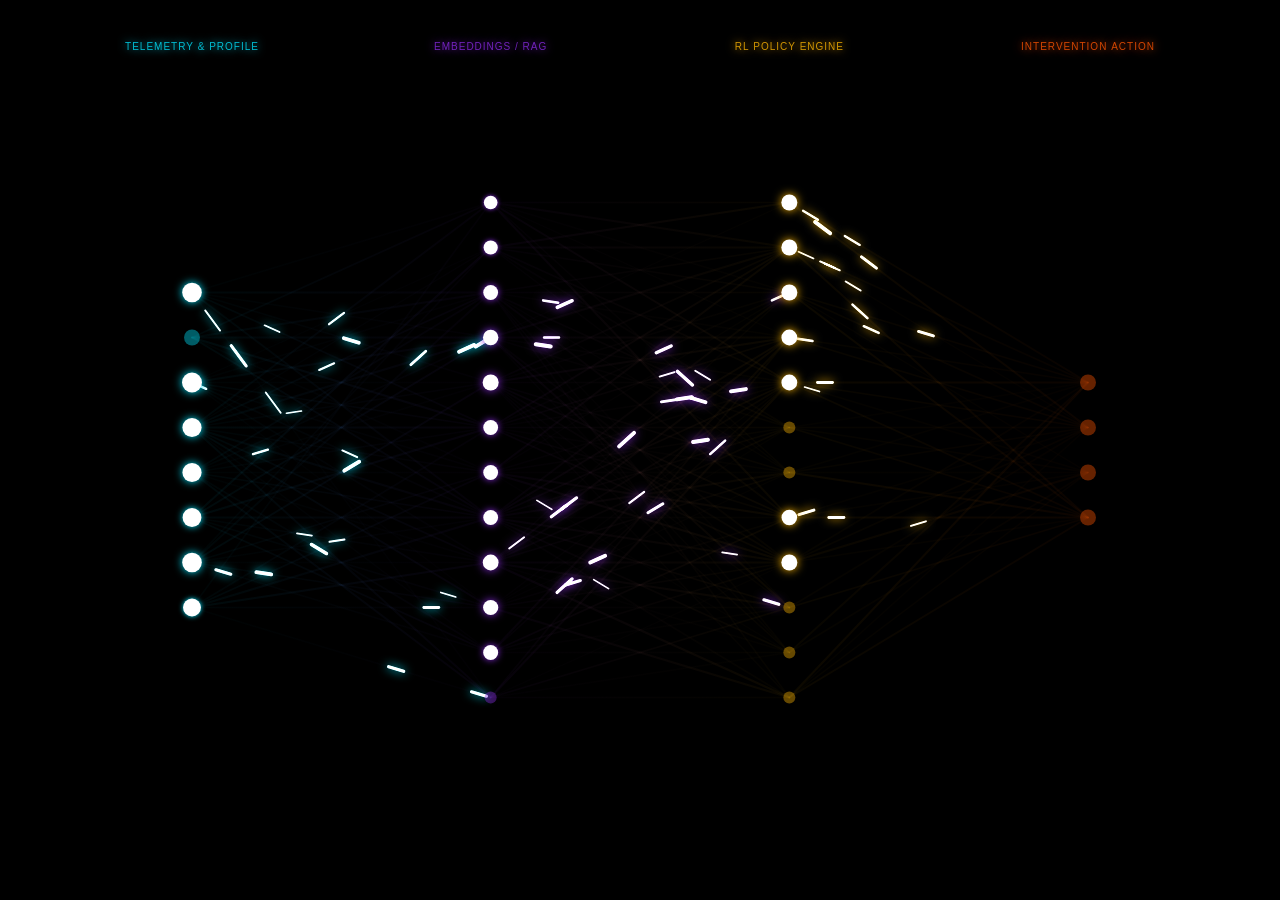
==== commit 4bd4d44c: "Fix UI bugs, update neural network visuals, add 3D SHAP graph, fix backend typing and datetime issue" ====
--- a/project-bolt-sb1-joxlbqes/project/public/neural_network.html
+++ b/project-bolt-sb1-joxlbqes/project/public/neural_network.html
@@ -3,31 +3,23 @@
 <head>
   <meta charset="UTF-8">
   <meta name="viewport" content="width=device-width, initial-scale=1.0">
-  <title>Neural Network Sandbox & Visualizer</title>
-  <!-- Google Fonts for premium typography -->
+  <title>System Architecture & Data Flow</title>
   <link rel="preconnect" href="https://fonts.googleapis.com">
   <link rel="preconnect" href="https://fonts.gstatic.com" crossorigin>
   <link href="https://fonts.googleapis.com/css2?family=Outfit:wght@300;400;500;600;700&family=JetBrains+Mono:wght@300;400;500&display=swap" rel="stylesheet">
   
   <style>
-    /* Premium Dark Theme Styles matching 3Blue1Brown Aesthetics */
     :root {
-      --bg-color: #040508; /* Deeper black for ultimate contrast */
-      --panel-bg: linear-gradient(145deg, rgba(16, 20, 30, 0.8), rgba(7, 9, 13, 0.9));
-      --border-color: rgba(255, 255, 255, 0.06);
+      --bg-color: #000000;
       --text-color: #f1f3f9;
       --text-muted: #8e99a7;
       
-      /* Neon/Pastel Glow Colors */
-      --primary: #00e5ff;      /* Electric Cyan (Positive Weights) */
-      --primary-glow: rgba(0, 229, 255, 0.4);
-      --secondary: #ff5500;    /* Amber-Orange/Red (Negative Weights) */
-      --secondary-glow: rgba(255, 85, 0, 0.4);
-      --accent: #ffb703;       /* Gold (Active Neurons) */
-      --accent-glow: rgba(255, 183, 3, 0.45);
-      
-      --font-sans: 'Outfit', -apple-system, BlinkMacSystemFont, "Segoe UI", Roboto, sans-serif;
-      --font-mono: 'JetBrains Mono', monospace;
+      --cyan: #00e5ff;
+      --violet: #8a2be2;
+      --amber: #ffb703;
+      --orange: #ff5500;
+      
+      --font-sans: 'Outfit', -apple-system, sans-serif;
     }
 
     * {
@@ -40,2380 +32,323 @@
       background-color: var(--bg-color);
       color: var(--text-color);
       font-family: var(--font-sans);
-      overflow: hidden; /* Force one screen, no body scrolling */
-      padding: 12px;
+      overflow: hidden;
+      width: 100vw;
       height: 100vh;
-      min-height: 100vh;
-    }
-
-    /* Scrollbars */
-    ::-webkit-scrollbar {
-      width: 4px;
-      height: 4px;
-    }
-    ::-webkit-scrollbar-track {
-      background: rgba(0,0,0,0.1);
-    }
-    ::-webkit-scrollbar-thumb {
-      background: rgba(255, 255, 255, 0.08);
-      border-radius: 2px;
-    }
-    ::-webkit-scrollbar-thumb:hover {
-      background: rgba(255, 255, 255, 0.18);
-    }
-
-    /* Dashboard Layout - Fits strictly on one screen */
-    .app-container {
-      display: grid;
-      grid-template-columns: 260px 1fr 300px;
-      grid-template-rows: auto 1fr 125px; /* Header, Main, Bottom */
-      gap: 12px;
+      display: flex;
+      justify-content: center;
+      align-items: center;
+      position: relative;
+    }
+
+    /* Subtle background ambient glow removed for pure black aesthetic */
+    .ambient-glow {
+      display: none;
+    }
+
+    canvas {
+      position: absolute;
+      top: 0;
+      left: 0;
       width: 100%;
       height: 100%;
-    }
-
-    header {
-      grid-column: 1 / -1;
-      display: flex;
-      justify-content: space-between;
-      align-items: center;
-      padding: 10px 16px;
-      background: var(--panel-bg);
-      border: 1px solid var(--border-color);
-      box-shadow: 0 4px 20px rgba(0, 0, 0, 0.6), inset 0 1px 0 rgba(255,255,255,0.05);
-      backdrop-filter: blur(10px);
-      border-radius: 10px;
-    }
-
-    header h1 {
-      font-size: 1.3rem;
-      font-weight: 600;
-      letter-spacing: 0.5px;
-      background: linear-gradient(90deg, #fff, var(--primary));
-      -webkit-background-clip: text;
-      -webkit-text-fill-color: transparent;
-    }
-
-    header h1 span {
-      font-weight: 300;
-      color: var(--text-muted);
-      font-size: 0.85rem;
-      margin-left: 8px;
-    }
-
-    .badge-container {
-      display: flex;
-      gap: 10px;
-    }
-
-    .badge {
-      font-family: var(--font-mono);
-      font-size: 0.75rem;
-      padding: 4px 8px;
-      border-radius: 5px;
-      background: rgba(255, 255, 255, 0.03);
-      border: 1px solid var(--border-color);
-      box-shadow: inset 0 1px 0 rgba(255,255,255,0.02);
-    }
-
-    .badge span {
-      color: var(--primary);
-      text-shadow: 0 0 6px var(--primary-glow);
-      font-weight: 600;
-    }
-
-    /* Panel Base with Glassmorphism and Inset border */
-    .panel {
-      background: var(--panel-bg);
-      border: 1px solid var(--border-color);
-      box-shadow: 0 12px 36px rgba(0, 0, 0, 0.7), inset 0 1px 0 rgba(255, 255, 255, 0.04);
-      backdrop-filter: blur(12px);
-      border-radius: 10px;
-      padding: 14px;
-      display: flex;
-      flex-direction: column;
-      gap: 12px;
-      height: 100%;
-      overflow: hidden;
-      transition: border-color 0.3s ease;
-    }
-
-    .panel:hover {
-      border-color: rgba(255, 255, 255, 0.1);
-    }
-
-    /* Left Panel: Drawing / Classifier */
-    .left-panel {
-      grid-column: 1;
-    }
-
-    .panel-title {
-      font-size: 0.9rem;
-      font-weight: 600;
-      text-transform: uppercase;
-      letter-spacing: 0.5px;
-      color: var(--text-color);
-      border-left: 3px solid var(--primary);
-      padding-left: 6px;
-      margin-bottom: 2px;
-    }
-
-    .canvas-container {
-      position: relative;
-      width: 160px;
-      height: 160px;
-      margin: 0 auto;
-      background: #000;
-      border: 1px solid rgba(255, 255, 255, 0.08);
-      border-radius: 6px;
-      box-shadow: 0 0 8px rgba(0, 0, 0, 0.45), inset 0 0 6px rgba(0,0,0,0.75);
-      cursor: crosshair;
-      overflow: hidden;
-    }
-
-    #drawingCanvas {
-      width: 100%;
-      height: 100%;
-      display: block;
-    }
-
-    .canvas-controls {
-      display: flex;
-      gap: 6px;
-      justify-content: center;
-    }
-
-    .btn {
-      background: rgba(255,255,255,0.03);
-      border: 1px solid var(--border-color);
-      color: var(--text-color);
-      padding: 5px 10px;
-      border-radius: 5px;
-      font-size: 0.8rem;
-      cursor: pointer;
-      font-weight: 500;
-      transition: all 0.2s ease;
-      display: flex;
-      align-items: center;
-      justify-content: center;
-      gap: 4px;
-    }
-
-    .btn:hover {
-      background: rgba(255, 255, 255, 0.08);
-      border-color: rgba(255,255,255,0.15);
-      box-shadow: 0 2px 8px rgba(0,0,0,0.3);
-    }
-
-    .btn-primary {
-      background: var(--primary);
-      border-color: var(--primary);
-      color: #050608;
-      font-weight: 600;
-    }
-
-    .btn-primary:hover {
-      background: #00f0ff;
-      border-color: #00f0ff;
-      box-shadow: 0 0 12px var(--primary-glow);
-    }
-
-    .btn-secondary {
-      background: rgba(255, 85, 0, 0.06);
-      border-color: rgba(255, 85, 0, 0.15);
-      color: #ff6a1a;
-    }
-
-    .btn-secondary:hover {
-      background: rgba(255, 85, 0, 0.15);
-      border-color: rgba(255, 85, 0, 0.25);
-    }
-
-    /* Output Bars - Glowing Meter Aesthetic */
-    .output-container {
-      display: flex;
-      flex-direction: column;
-      gap: 8px;
-    }
-
-    .output-row {
-      display: flex;
-      align-items: center;
-      justify-content: space-between;
-      gap: 6px;
-    }
-
-    .output-label {
-      font-size: 0.8rem;
-      width: 50px;
-      text-align: right;
-      color: var(--text-muted);
-      transition: color 0.2s ease;
-    }
-
-    .output-bar-bg {
-      flex: 1;
-      height: 12px;
-      background: rgba(255,255,255,0.02);
-      border-radius: 3px;
-      overflow: hidden;
-      border: 1px solid rgba(255,255,255,0.01);
-      box-shadow: inset 0 1px 3px rgba(0,0,0,0.5);
-    }
-
-    .output-bar-fill {
-      height: 100%;
-      width: 0%;
-      background: linear-gradient(90deg, rgba(88, 52, 235, 0.6), var(--primary));
-      border-radius: 3px;
-      transition: width 0.15s ease-out, background-color 0.2s ease;
-      box-shadow: 0 0 4px var(--primary-glow);
-    }
-
-    .output-row.predicted .output-bar-fill {
-      background: linear-gradient(90deg, #ff7b00, var(--accent));
-      box-shadow: 0 0 10px var(--accent-glow);
-    }
-
-    .output-row.predicted .output-label {
-      color: var(--accent);
-      font-weight: 600;
-      text-shadow: 0 0 5px rgba(255, 183, 3, 0.2);
-    }
-
-    .output-val {
-      font-family: var(--font-mono);
-      font-size: 0.75rem;
-      width: 36px;
-      text-align: right;
-    }
-
-    /* Center Panel: Network visualizer */
-    .center-panel {
-      grid-column: 2;
-      position: relative;
-      padding: 8px;
-      height: 100%;
-    }
-
-    #networkCanvas {
-      width: 100%;
-      height: 100%;
-      display: block;
-      border-radius: 6px;
-      background: #000;
-      box-shadow: inset 0 0 14px rgba(0, 229, 255, 0.04);
-    }
-
-    /* Right Panel: Controls & Charts */
-    .right-panel {
-      grid-column: 3;
-      overflow-y: auto;
-    }
-
-    .control-group {
-      display: flex;
-      flex-direction: column;
-      gap: 5px;
-    }
-
-    .control-label {
-      font-size: 0.8rem;
-      font-weight: 500;
-      color: var(--text-muted);
-      display: flex;
-      justify-content: space-between;
-    }
-
-    .control-label span {
-      font-family: var(--font-mono);
-      color: var(--primary);
-      text-shadow: 0 0 4px var(--primary-glow);
-    }
-
-    .slider {
-      -webkit-appearance: none;
-      width: 100%;
-      height: 4px;
-      border-radius: 2px;
-      background: rgba(255,255,255,0.06);
-      outline: none;
-    }
-
-    .slider::-webkit-slider-thumb {
-      -webkit-appearance: none;
-      appearance: none;
-      width: 12px;
-      height: 12px;
-      border-radius: 50%;
-      background: var(--primary);
-      box-shadow: 0 0 8px var(--primary-glow);
-      cursor: pointer;
-      transition: transform 0.1s ease, background-color 0.2s ease;
-    }
-
-    .slider::-webkit-slider-thumb:hover {
-      transform: scale(1.25);
-      background: #fff;
-    }
-
-    .select-dropdown {
-      width: 100%;
-      background: rgba(255,255,255,0.03);
-      border: 1px solid var(--border-color);
-      color: var(--text-color);
-      padding: 6px 10px;
-      border-radius: 5px;
-      font-size: 0.78rem;
-      outline: none;
-      cursor: pointer;
-      box-shadow: inset 0 1px 0 rgba(255,255,255,0.02);
-    }
-
-    .select-dropdown option {
-      background: #0d0f14;
-      color: var(--text-color);
-    }
-
-    /* Charts Canvas Containers */
-    .chart-container {
-      height: 75px;
-      position: relative;
-      border: 1px solid var(--border-color);
-      border-radius: 6px;
-      overflow: hidden;
-      background: rgba(0,0,0,0.3);
-      box-shadow: inset 0 2px 6px rgba(0,0,0,0.5);
-    }
-
-    .chart-canvas {
-      width: 100%;
-      height: 100%;
-      display: block;
-    }
-
-    /* Bottom Panel: Math caption / Slow motion step info */
-    .bottom-panel {
-      grid-column: 1 / -1;
-      height: 100%;
-      padding: 10px 16px;
-      display: flex;
-      flex-direction: column;
-      gap: 8px;
-      position: relative;
-    }
-
-    .step-stepper {
-      display: none;
-      justify-content: space-between;
-      align-items: center;
-      border-bottom: 1px solid var(--border-color);
-      padding-bottom: 6px;
-      margin-bottom: 2px;
-    }
-
-    .step-stepper h3 {
-      font-size: 0.85rem;
-      font-weight: 600;
-      color: var(--accent);
-      text-shadow: 0 0 6px var(--accent-glow);
-    }
-
-    .stepper-nav {
-      display: flex;
-      gap: 6px;
-    }
-
-    .math-info-display {
-      display: grid;
-      grid-template-columns: 1fr 1.2fr;
-      gap: 16px;
-      height: 100%;
-      overflow: hidden;
-    }
-
-    .math-column {
-      display: flex;
-      flex-direction: column;
-      gap: 4px;
-      height: 100%;
-      overflow: hidden;
-    }
-
-    .math-formula {
-      font-family: var(--font-mono);
-      font-size: 0.73rem;
-      background: rgba(0, 0, 0, 0.4);
-      padding: 6px 10px;
-      border-radius: 5px;
-      border: 1px solid var(--border-color);
-      overflow-x: auto;
-      white-space: nowrap;
-      line-height: 1.35;
-      box-shadow: inset 0 1px 4px rgba(0,0,0,0.6);
-    }
-
-    .math-formula span.hl-w {
-      color: var(--primary);
-      text-shadow: 0 0 3px rgba(0, 229, 255, 0.3);
-    }
-    .math-formula span.hl-a {
-      color: var(--accent);
-      text-shadow: 0 0 3px rgba(255, 183, 3, 0.3);
-    }
-    .math-formula span.hl-b {
-      color: var(--secondary);
-      text-shadow: 0 0 3px rgba(255, 85, 0, 0.3);
-    }
-
-    .caption-text {
-      font-size: 0.82rem;
-      line-height: 1.4;
-      color: var(--text-muted);
-      overflow-y: auto;
-      max-height: 80px;
-    }
-
-    .math-formula-title {
-      font-size: 0.75rem;
-      font-weight: 500;
-      text-transform: uppercase;
-      letter-spacing: 0.5px;
-      color: var(--text-muted);
-    }
-
-    /* Grid shape helpers */
-    .shape-presets {
-      display: grid;
-      grid-template-columns: repeat(4, 1fr);
-      gap: 4px;
-    }
-
-    .shape-presets .btn {
-      padding: 3px;
-      font-size: 0.72rem;
-    }
-
-    .action-row {
-      display: flex;
-      gap: 6px;
-    }
-
-    .action-row .btn {
-      flex: 1;
-    }
-
-    /* Responsive adjustments */
-    @media (max-width: 1200px) {
-      .app-container {
-        grid-template-columns: 240px 1fr;
-        grid-template-rows: auto auto 1fr auto;
-      }
-      .right-panel {
-        grid-column: 1;
-        grid-row: 3;
-      }
-      .center-panel {
-        grid-column: 2;
-        grid-row: 3;
-      }
+      z-index: 1;
     }
   </style>
 </head>
 <body>
 
-  <div class="app-container">
+  <div class="ambient-glow"></div>
+  <canvas id="flowCanvas"></canvas>
+
+  <script>
+    const canvas = document.getElementById('flowCanvas');
+    const ctx = canvas.getContext('2d', { alpha: true });
+
+    let width, height;
+    let nodes = [];
+    let edges = [];
+    let particles = [];
+    let layerLabels = [];
+
+    const LAYERS = [
+      { name: "Telemetry & Profile", count: 8, color: '#00e5ff' },
+      { name: "Embeddings / RAG", count: 12, color: '#8a2be2' },
+      { name: "RL Policy Engine", count: 12, color: '#ffb703' },
+      { name: "Intervention Action", count: 4, color: '#ff5500' }
+    ];
+
+    function resize() {
+      width = window.innerWidth;
+      height = window.innerHeight;
+      const dpr = window.devicePixelRatio || 1;
+      
+      canvas.width = width * dpr;
+      canvas.height = height * dpr;
+      ctx.scale(dpr, dpr);
+      
+      initNetwork();
+    }
     
-    <!-- Top Header Bar -->
-    <header>
-      <h1>NN Sandbox</h1>
-      <div class="badge-container">
-        <div class="badge">Epoch: <span id="epochBadge">0</span></div>
-        <div class="badge">Loss: <span id="lossBadge">0.0000</span></div>
-        <div class="badge">Accuracy: <span id="accuracyBadge">0.0%</span></div>
-        <div class="badge">Config: <span id="configBadge">Modern</span></div>
-      </div>
-    </header>
-
-    <!-- Left Panel: Drawing pad and inputs -->
-    <div class="panel left-panel">
-      <div>
-        <div class="panel-title">Interactive Input</div>
-        <p style="font-size:0.75rem; color:var(--text-muted); margin-top:2px;">
-          Draw a shape or click a preset. The network will classify live!
-        </p>
-      </div>
-
-      <div class="canvas-container">
-        <canvas id="drawingCanvas" width="160" height="160"></canvas>
-      </div>
-
-      <div class="canvas-controls">
-        <button class="btn btn-secondary" id="clearBtn">Clear</button>
-        <button class="btn btn-primary" id="predictBtn" style="display:none;">Classify</button>
-      </div>
-
-      <div class="control-group">
-        <div class="control-label">Draw Presets</div>
-        <div class="shape-presets">
-          <button class="btn" onclick="drawPresetShape(0)">Square</button>
-          <button class="btn" onclick="drawPresetShape(1)">Line</button>
-          <button class="btn" onclick="drawPresetShape(2)">Cross</button>
-          <button class="btn" onclick="drawPresetShape(3)">Circle</button>
-        </div>
-      </div>
-
-      <div>
-        <div class="panel-title" style="margin-bottom: 6px;">Network Output</div>
-        <div class="output-container">
-          <div class="output-row" id="outRow-0">
-            <div class="output-label">Square:</div>
-            <div class="output-bar-bg"><div class="output-bar-fill" id="outBar-0"></div></div>
-            <div class="output-val" id="outVal-0">0%</div>
-          </div>
-          <div class="output-row" id="outRow-1">
-            <div class="output-label">Line:</div>
-            <div class="output-bar-bg"><div class="output-bar-fill" id="outBar-1"></div></div>
-            <div class="output-val" id="outVal-1">0%</div>
-          </div>
-          <div class="output-row" id="outRow-2">
-            <div class="output-label">Cross:</div>
-            <div class="output-bar-bg"><div class="output-bar-fill" id="outBar-2"></div></div>
-            <div class="output-val" id="outVal-2">0%</div>
-          </div>
-          <div class="output-row" id="outRow-3">
-            <div class="output-label">Circle:</div>
-            <div class="output-bar-bg"><div class="output-bar-fill" id="outBar-3"></div></div>
-            <div class="output-val" id="outVal-3">0%</div>
-          </div>
-        </div>
-      </div>
-    </div>
-
-    <!-- Center Panel: Network visualizer -->
-    <div class="panel center-panel">
-      <canvas id="networkCanvas"></canvas>
-    </div>
-
-    <!-- Right Panel: Controls & Charts -->
-    <div class="panel right-panel">
-      <div class="panel-title">Training Panel</div>
-      
-      <div class="action-row">
-        <button class="btn btn-primary" id="trainBtn">Train (Play)</button>
-        <button class="btn" id="stepBatchBtn">Step Batch</button>
-      </div>
-
-      <div class="control-group">
-        <div class="control-label">Learning Rate <span id="lrVal">0.5</span></div>
-        <input type="range" class="slider" id="lrSlider" min="0.05" max="2.0" step="0.05" value="0.8">
-      </div>
-
-      <div class="control-group">
-        <div class="control-label">Batch Size <span id="batchVal">10</span></div>
-        <input type="range" class="slider" id="batchSlider" min="1" max="50" step="1" value="12">
-      </div>
-
-      <div class="control-group">
-        <div class="control-label">Train Speed <span id="speedVal">3x</span></div>
-        <input type="range" class="slider" id="speedSlider" min="1" max="10" step="1" value="4">
-      </div>
-
-      <div class="control-group">
-        <div class="control-label">Dataset Noise <span id="noiseVal">5%</span></div>
-        <input type="range" class="slider" id="noiseSlider" min="0" max="30" step="1" value="4">
-      </div>
-
-      <div class="control-group">
-        <div class="control-label">Preset Architecture</div>
-        <select class="select-dropdown" id="presetSelect">
-          <option value="modern">Modern Preset (Leaky ReLU + Softmax + Cross-Entropy)</option>
-          <option value="classic">Classic Preset (Sigmoid + Sigmoid + MSE)</option>
-        </select>
-      </div>
-
-      <div class="action-row">
-        <button class="btn" id="resetBtn" style="font-size:0.75rem;">Reset Weights</button>
-        <button class="btn btn-secondary" id="gradCheckBtn" style="font-size:0.75rem;">Grad Check</button>
-      </div>
-
-      <div class="control-group" style="gap:2px;">
-        <div class="control-label">Training Loss</div>
-        <div class="chart-container">
-          <canvas id="lossChart" class="chart-canvas"></canvas>
-        </div>
-      </div>
-
-      <div class="control-group" style="gap:2px;">
-        <div class="control-label">Test Accuracy</div>
-        <div class="chart-container">
-          <canvas id="accuracyChart" class="chart-canvas"></canvas>
-        </div>
-      </div>
-      
-      <div class="action-row">
-        <button class="btn btn-secondary" id="slowMoBtn" style="width:100%; border-color:var(--accent); color:var(--accent); font-weight:600; padding:6px; box-shadow: 0 0 8px rgba(255, 183, 3, 0.15);">
-          Enter Slow Motion Mode
-        </button>
-      </div>
-    </div>
-
-    <!-- Bottom Panel: Math caption / Stepper -->
-    <div class="panel bottom-panel">
-      <!-- Stepper Controls (only visible in slow motion) -->
-      <div class="step-stepper" id="stepperControls">
-        <h3 id="stepTitle">Slow Motion Step 1/9: Input Layer</h3>
-        <div class="stepper-nav">
-          <button class="btn btn-secondary" id="stepPrevBtn" style="padding: 3px 8px; font-size: 0.75rem;">&larr; Prev</button>
-          <button class="btn btn-primary" id="stepNextBtn" style="padding: 3px 8px; font-size: 0.75rem;">Next &rarr;</button>
-          <button class="btn btn-secondary" id="exitSlowMoBtn" style="padding: 3px 8px; font-size: 0.75rem; background:rgba(255,0,0,0.1); color:#ff4f4f; border-color:rgba(255,0,0,0.2);">Exit</button>
-        </div>
-      </div>
-
-      <div class="math-info-display">
-        <!-- Interactive mathematical details -->
-        <div class="math-column" id="mathContainer">
-          <div class="math-formula-title">Math & Formulas (Hover a neuron to inspect)</div>
-          <div class="math-formula" id="mathFormula">
-            a<sub>j</sub><sup>(l)</sup> = &sigma;( z<sub>j</sub><sup>(l)</sup> ) = &sigma;( &sum; w<sub>jk</sub> a<sub>k</sub><sup>(l-1)</sup> + b<sub>j</sub> )
-          </div>
-          <div class="math-formula" id="mathValues" style="font-size:0.7rem;">
-            Hover over any neuron or line to see real-time matrix multiplication math.
-          </div>
-        </div>
-
-        <!-- 3Blue1Brown Caption Explanation -->
-        <div class="math-column">
-          <div class="math-formula-title" id="captionHeader">Concept & Insights</div>
-          <div class="caption-text" id="captionText">
-            In standard training mode, the network learns continuously. The lines represent weights (blue are positive, magenta/orange are negative). The brightness of lines indicates their magnitude. Hovering over Layer 1 neurons reveals their spatial filter representation, showing what shape features they seek!
-          </div>
-        </div>
-      </div>
-    </div>
-
-  </div>
-
-  <script>
-    // --- SHAPE DATASET GENERATOR ---
-    class ShapeDataset {
-      static CLASSES = ['Square', 'Line', 'Cross', 'Circle'];
-
-      constructor() {
-        this.canvas = document.createElement('canvas');
-        this.canvas.width = 28;
-        this.canvas.height = 28;
-        this.ctx = this.canvas.getContext('2d');
-      }
-
-      generateSample(classId, noiseLevel = 0.05, jitter = true) {
-        const ctx = this.ctx;
-        ctx.clearRect(0, 0, 28, 28);
-        ctx.fillStyle = '#000000';
-        ctx.fillRect(0, 0, 28, 28);
-
-        ctx.strokeStyle = '#ffffff';
+    window.addEventListener('resize', resize);
+
+    class Node {
+      constructor(layerIdx, nodeIdx, totalInLayer, x, y, color) {
+        this.layerIdx = layerIdx;
+        this.nodeIdx = nodeIdx;
+        this.x = x;
+        this.y = y;
+        this.baseColor = color;
+        
+        // Visuals
+        this.radius = layerIdx === 0 || layerIdx === 3 ? 8 : 6;
+        this.pulse = 0; // Value from 0 to 1 for glow
+      }
+
+      draw(ctx) {
+        // Base node
+        ctx.beginPath();
+        ctx.arc(this.x, this.y, this.radius + this.pulse * 2, 0, Math.PI * 2);
+        
+        if (this.pulse > 0.01) {
+          ctx.shadowBlur = 10 * this.pulse;
+          ctx.shadowColor = this.baseColor;
+          ctx.fillStyle = '#fff';
+        } else {
+          ctx.shadowBlur = 0;
+          ctx.fillStyle = this.baseColor;
+          ctx.globalAlpha = 0.4;
+        }
+        
+        ctx.fill();
+        ctx.globalAlpha = 1.0;
+        ctx.shadowBlur = 0;
+        
+        // Decay pulse
+        if (this.pulse > 0) {
+          this.pulse = Math.max(0, this.pulse - 0.05);
+        }
+      }
+      
+      trigger() {
+        this.pulse = 1.0;
+      }
+    }
+
+    class Edge {
+      constructor(fromNode, toNode) {
+        this.from = fromNode;
+        this.to = toNode;
+        // Random strength determines opacity and speed modifier
+        this.strength = Math.random() * 0.7 + 0.3;
+      }
+
+      draw(ctx) {
+        ctx.beginPath();
+        ctx.moveTo(this.from.x, this.from.y);
+        ctx.lineTo(this.to.x, this.to.y);
+        
+        // Gradient for edge
+        const grad = ctx.createLinearGradient(this.from.x, this.from.y, this.to.x, this.to.y);
+        grad.addColorStop(0, this.from.baseColor);
+        grad.addColorStop(1, this.to.baseColor);
+        
+        ctx.strokeStyle = grad;
+        ctx.globalAlpha = 0.05 * this.strength;
+        ctx.lineWidth = 1 + this.strength;
+        ctx.stroke();
+        ctx.globalAlpha = 1.0;
+      }
+    }
+
+    class Particle {
+      constructor(edge) {
+        this.edge = edge;
+        this.progress = 0;
+        // Speed depends on edge strength, increased for faster flow
+        this.speed = (0.04 + Math.random() * 0.04) * edge.strength * 2.0;
+        this.size = 2 + Math.random() * 3;
+        this.color = edge.from.baseColor;
+        this.active = true;
+      }
+
+      update() {
+        this.progress += this.speed;
+        if (this.progress >= 1.0) {
+          this.active = false;
+          // Trigger destination node
+          this.edge.to.trigger();
+          
+          // Spawn new particles from the destination node if it's not the last layer
+          if (this.edge.to.layerIdx < LAYERS.length - 1) {
+            spawnParticlesFromNode(this.edge.to);
+          }
+        }
+      }
+
+      draw(ctx) {
+        if (!this.active) return;
+        
+        const x = this.edge.from.x + (this.edge.to.x - this.edge.from.x) * this.progress;
+        const y = this.edge.from.y + (this.edge.to.y - this.edge.from.y) * this.progress;
+        
+        const trailLen = 0.05;
+        const tailProgress = Math.max(0, this.progress - trailLen);
+        const tx = this.edge.from.x + (this.edge.to.x - this.edge.from.x) * tailProgress;
+        const ty = this.edge.from.y + (this.edge.to.y - this.edge.from.y) * tailProgress;
+        
+        ctx.beginPath();
+        ctx.moveTo(tx, ty);
+        ctx.lineTo(x, y);
+        
+        ctx.shadowBlur = 10;
+        ctx.shadowColor = this.color;
+        ctx.strokeStyle = '#fff'; // Bright core
+        ctx.lineWidth = this.size * 0.8;
         ctx.lineCap = 'round';
-        ctx.lineJoin = 'round';
-
-        ctx.save();
-        
-        // Setup drawing coordinates centered
-        if (jitter) {
-          const dx = (Math.random() - 0.5) * 4; // Shift [-2, 2] pixels
-          const dy = (Math.random() - 0.5) * 4;
-          ctx.translate(14 + dx, 14 + dy);
-          
-          const angle = (Math.random() - 0.5) * 0.3; // Rotate [-0.15, 0.15] radians
-          ctx.rotate(angle);
-          
-          const scale = 0.85 + Math.random() * 0.3; // Scale [0.85, 1.15]
-          ctx.scale(scale, scale);
-          
-          ctx.lineWidth = 2.0 + Math.random() * 1.5; // Stroke thickness [2, 3.5]
-        } else {
-          ctx.translate(14, 14);
-          ctx.lineWidth = 2.5;
-        }
-
-        // Render shapes relative to center (0,0)
-        if (classId === 0) {
-          // Square
-          const size = 11 + (Math.random() - 0.5) * 2;
-          ctx.strokeRect(-size/2, -size/2, size, size);
-        } else if (classId === 1) {
-          // Vertical Line
-          ctx.beginPath();
-          ctx.moveTo(0, -9);
-          ctx.lineTo(0, 9);
-          ctx.stroke();
-        } else if (classId === 2) {
-          // Cross
-          ctx.beginPath();
-          ctx.moveTo(0, -9);
-          ctx.lineTo(0, 9);
-          ctx.moveTo(-9, 0);
-          ctx.lineTo(9, 0);
-          ctx.stroke();
-        } else if (classId === 3) {
-          // Circle
-          const r = 6.5 + (Math.random() - 0.5) * 1.5;
-          ctx.beginPath();
-          ctx.arc(0, 0, r, 0, Math.PI * 2);
-          ctx.stroke();
-        }
-
-        ctx.restore();
-
-        // Convert canvas image buffer to 1D Float32 pixel array
-        const imgData = ctx.getImageData(0, 0, 28, 28);
-        const pixels = new Float32Array(784);
-        for (let i = 0; i < 784; i++) {
-          let val = imgData.data[i * 4] / 255;
-          if (noiseLevel > 0) {
-            val += (Math.random() - 0.5) * noiseLevel;
-          }
-          pixels[i] = Math.max(0, Math.min(1, val)); // Clamp [0, 1]
-        }
-
-        // Create target one-hot vector
-        const target = new Float32Array(4);
-        target[classId] = 1.0;
-
-        return { input: pixels, target, label: classId };
-      }
-
-      generateDataset(size, noiseLevel = 0.05) {
-        const dataset = [];
-        for (let i = 0; i < size; i++) {
-          const classId = Math.floor(Math.random() * 4);
-          dataset.push(this.generateSample(classId, noiseLevel, true));
-        }
-        return dataset;
-      }
-    }
-
-
-    // --- NEURAL NETWORK IMPLEMENTATION ---
-    class NeuralNetwork {
-      constructor(sizes) {
-        this.sizes = sizes;
-        this.numLayers = sizes.length;
-        this.weights = [];
-        this.biases = [];
-        
-        this.initWeights();
-      }
-
-      initWeights(activationType = 'leaky_relu') {
-        this.weights = [];
-        this.biases = [];
-        
-        for (let l = 1; l < this.numLayers; l++) {
-          const rows = this.sizes[l];
-          const cols = this.sizes[l - 1];
-          
-          // Xavier/He weight initialization depending on activation type
-          const layerWeights = [];
-          const stddev = activationType === 'leaky_relu' 
-            ? Math.sqrt(2.0 / cols) * 0.8   // He Initialization with a slightly tighter spread
-            : Math.sqrt(1.0 / cols) * 0.8;  // Xavier Initialization with a smoother start
+        
+        ctx.stroke();
+        ctx.shadowBlur = 0;
+      }
+    }
+
+    function initNetwork() {
+      nodes = [];
+      edges = [];
+      particles = [];
+      layerLabels = [];
+      
+      const paddingX = width * 0.15;
+      const startX = paddingX;
+      const endX = width - paddingX;
+      const stepX = (endX - startX) / (LAYERS.length - 1);
+      
+      const centerY = height / 2;
+      
+      // Create Nodes
+      for (let l = 0; l < LAYERS.length; l++) {
+        const layer = LAYERS[l];
+        const x = startX + l * stepX;
+        layerLabels.push({ text: layer.name, x: x, y: 50, color: layer.color });
+        
+        const nodeSpacing = Math.min(45, (height - 120) / layer.count);
+        const startY = centerY - (layer.count - 1) * nodeSpacing / 2;
+        
+        for (let i = 0; i < layer.count; i++) {
+          const y = startY + i * nodeSpacing;
+          nodes.push(new Node(l, i, layer.count, x, y, layer.color));
+        }
+      }
+      
+      // Create Edges
+      for (let l = 0; l < LAYERS.length - 1; l++) {
+        const fromNodes = nodes.filter(n => n.layerIdx === l);
+        const toNodes = nodes.filter(n => n.layerIdx === l + 1);
+        
+        for (const fromN of fromNodes) {
+          // Connect to a subset of nodes in the next layer to avoid complete spaghetti
+          // Higher chance to connect to nodes directly across
+          for (const toN of toNodes) {
+            const dy = Math.abs(fromN.y - toN.y);
+            const prob = Math.max(0.1, 1.0 - (dy / (height * 0.6)));
             
-          for (let r = 0; r < rows; r++) {
-            const row = [];
-            for (let c = 0; c < cols; c++) {
-              row.push(this.randomNormal(0, stddev));
-            }
-            layerWeights.push(row);
-          }
-          this.weights.push(layerWeights);
-          
-          // Initialize biases to zero or small positive values
-          const layerBiases = [];
-          for (let r = 0; r < rows; r++) {
-            layerBiases.push(activationType === 'leaky_relu' ? 0.02 : 0.0);
-          }
-          this.biases.push(layerBiases);
-        }
-        this.resetGradients();
-      }
-
-      randomNormal(mean = 0, stddev = 1) {
-        const u1 = 1.0 - Math.random();
-        const u2 = 1.0 - Math.random();
-        const randStdNormal = Math.sqrt(-2.0 * Math.log(u1)) * Math.cos(2.0 * Math.PI * u2);
-        return mean + stddev * randStdNormal;
-      }
-
-      resetGradients() {
-        this.d_weights = [];
-        this.d_biases = [];
-        for (let l = 1; l < this.numLayers; l++) {
-          const rows = this.sizes[l];
-          const cols = this.sizes[l - 1];
-          
-          const wGrad = [];
-          for (let r = 0; r < rows; r++) {
-            wGrad.push(new Float32Array(cols));
-          }
-          this.d_weights.push(wGrad);
-          this.d_biases.push(new Float32Array(rows));
-        }
-      }
-
-      // ACTIVATION FUNCTIONS & DERIVATIVES
-      sigmoid(z) {
-        return 1.0 / (1.0 + Math.exp(-z));
-      }
-
-      sigmoidDerivative(a) {
-        return a * (1.0 - a); // Expressed in terms of activation (a)
-      }
-
-      leakyRelu(z) {
-        return z > 0 ? z : 0.01 * z;
-      }
-
-      leakyReluDerivative(z) {
-        return z > 0 ? 1.0 : 0.01;
-      }
-
-      softmax(z) {
-        let max = -Infinity;
-        for (let i = 0; i < z.length; i++) {
-          if (z[i] > max) max = z[i];
-        }
-        const exp = new Float32Array(z.length);
-        let sum = 0.0;
-        for (let i = 0; i < z.length; i++) {
-          exp[i] = Math.exp(z[i] - max);
-          sum += exp[i];
-        }
-        for (let i = 0; i < z.length; i++) {
-          exp[i] /= sum;
-        }
-        return exp;
-      }
-
-      // FORWARD PROPAGATION
-      forward(input, preset = 'modern') {
-        const activations = [input];
-        const zs = [null];
-
-        for (let l = 1; l < this.numLayers; l++) {
-          const w = this.weights[l - 1];
-          const b = this.biases[l - 1];
-          const prevA = activations[l - 1];
-          
-          const z = new Float32Array(this.sizes[l]);
-          const a = new Float32Array(this.sizes[l]);
-          
-          for (let j = 0; j < this.sizes[l]; j++) {
-            let sum = b[j];
-            for (let k = 0; k < this.sizes[l - 1]; k++) {
-              sum += w[j][k] * prevA[k];
-            }
-            z[j] = sum;
-            
-            // Activation based on preset and layer depth
-            if (l === this.numLayers - 1) {
-              if (preset === 'modern') {
-                a[j] = z[j]; // Softmax activation handles output afterwards
-              } else {
-                a[j] = this.sigmoid(z[j]); // Classic output Sigmoid
-              }
-            } else {
-              if (preset === 'modern') {
-                a[j] = this.leakyRelu(z[j]); // Modern hidden Leaky ReLU
-              } else {
-                a[j] = this.sigmoid(z[j]); // Classic hidden Sigmoid
-              }
+            if (Math.random() < prob) {
+              edges.push(new Edge(fromN, toN));
             }
           }
-          
-          // Apply Softmax across logits for output layer in modern preset
-          if (l === this.numLayers - 1 && preset === 'modern') {
-            const soft = this.softmax(z);
-            for (let j = 0; j < this.sizes[l]; j++) {
-              a[j] = soft[j];
-            }
-          }
-          
-          zs.push(z);
-          activations.push(a);
-        }
-        return { activations, zs };
-      }
-
-      // BACKPROPAGATION
-      backprop(input, target, preset = 'modern') {
-        const { activations, zs } = this.forward(input, preset);
-        const L = this.numLayers - 1;
-        
-        // Single sample gradient accumulator containers
-        const sample_d_weights = [];
-        const sample_d_biases = [];
-        for (let l = 1; l < this.numLayers; l++) {
-          sample_d_weights.push(Array.from({ length: this.sizes[l] }, () => new Float32Array(this.sizes[l - 1])));
-          sample_d_biases.push(new Float32Array(this.sizes[l]));
-        }
-        
-        const delta = Array.from({ length: this.numLayers }, () => null);
-        const outAct = activations[L];
-        const outDelta = new Float32Array(this.sizes[L]);
-        
-        // Output Error Delta
-        if (preset === 'modern') {
-          // Softmax + Cross Entropy: delta^(L) = a^(L) - y
-          for (let j = 0; j < this.sizes[L]; j++) {
-            outDelta[j] = outAct[j] - target[j];
-          }
-        } else {
-          // Sigmoid + MSE: delta^(L) = (a^(L) - y) * sigmoid'(z^(L))
-          for (let j = 0; j < this.sizes[L]; j++) {
-            const error = outAct[j] - target[j];
-            outDelta[j] = error * this.sigmoidDerivative(outAct[j]);
-          }
-        }
-        delta[L] = outDelta;
-        
-        // Backpropagate error delta through layers
-        for (let l = L - 1; l >= 1; l--) {
-          const nextDelta = delta[l + 1];
-          const wNext = this.weights[l];
-          const z = zs[l];
-          const a = activations[l];
-          const lDelta = new Float32Array(this.sizes[l]);
-          
-          for (let j = 0; j < this.sizes[l]; j++) {
-            let sum = 0.0;
-            for (let n = 0; n < this.sizes[l + 1]; n++) {
-              sum += wNext[n][j] * nextDelta[n];
-            }
-            
-            let actDeriv = 0.0;
-            if (preset === 'modern') {
-              actDeriv = this.leakyReluDerivative(z[j]);
-            } else {
-              actDeriv = this.sigmoidDerivative(a[j]);
-            }
-            lDelta[j] = sum * actDeriv;
-          }
-          delta[l] = lDelta;
-        }
-        
-        // Compute gradients for this sample
-        for (let l = 0; l < L; l++) {
-          const layerDelta = delta[l + 1];
-          const layerAct = activations[l];
-          
-          for (let j = 0; j < this.sizes[l + 1]; j++) {
-            sample_d_biases[l][j] = layerDelta[j];
-            for (let k = 0; k < this.sizes[l]; k++) {
-              sample_d_weights[l][j][k] = layerDelta[j] * layerAct[k];
-            }
-          }
-        }
-        
-        return { sample_d_weights, sample_d_biases, activations };
-      }
-
-      accumulateGradients(sampleGradients) {
-        const { sample_d_weights, sample_d_biases } = sampleGradients;
-        for (let l = 0; l < this.numLayers - 1; l++) {
-          for (let j = 0; j < this.sizes[l + 1]; j++) {
-            this.d_biases[l][j] += sample_d_biases[l][j];
-            for (let k = 0; k < this.sizes[l]; k++) {
-              this.d_weights[l][j][k] += sample_d_weights[l][j][k];
-            }
-          }
-        }
-      }
-
-      updateParameters(batchSize, learningRate) {
-        for (let l = 0; l < this.numLayers - 1; l++) {
-          for (let j = 0; j < this.sizes[l + 1]; j++) {
-            let gradB = this.d_biases[l][j] / batchSize;
-            if (gradB > 1.0) gradB = 1.0;
-            if (gradB < -1.0) gradB = -1.0;
-            this.biases[l][j] -= learningRate * gradB;
-            for (let k = 0; k < this.sizes[l]; k++) {
-              let gradW = this.d_weights[l][j][k] / batchSize;
-              if (gradW > 1.0) gradW = 1.0;
-              if (gradW < -1.0) gradW = -1.0;
-              this.weights[l][j][k] -= learningRate * gradW;
-            }
-          }
-        }
-        this.resetGradients();
-      }
-
-      computeLoss(output, target, preset = 'modern') {
-        if (preset === 'modern') {
-          // Cross-Entropy Loss
-          let sum = 0.0;
-          for (let i = 0; i < output.length; i++) {
-            sum -= target[i] * Math.log(output[i] + 1e-15);
-          }
-          return sum;
-        } else {
-          // Mean Squared Error (MSE): 1/2 * sum((a - y)^2)
-          let sum = 0.0;
-          for (let i = 0; i < output.length; i++) {
-            sum += 0.5 * (output[i] - target[i]) ** 2;
-          }
-          return sum;
-        }
-      }
-    }
-
-
-    // --- DRAWING CANVAS PAD ---
-    class DrawingPad {
-      constructor(canvasId, onDrawCallback) {
-        this.canvas = document.getElementById(canvasId);
-        this.ctx = this.canvas.getContext('2d');
-        this.onDraw = onDrawCallback;
-        this.isDrawing = false;
-        
-        this.clear();
-        this.setupEvents();
-      }
-
-      clear() {
-        this.ctx.fillStyle = '#000000';
-        this.ctx.fillRect(0, 0, this.canvas.width, this.canvas.height);
-        this.onDraw(new Float32Array(784));
-      }
-
-      setupEvents() {
-        const getMousePos = (e) => {
-          const rect = this.canvas.getBoundingClientRect();
-          const clientX = e.touches ? e.touches[0].clientX : e.clientX;
-          const clientY = e.touches ? e.touches[0].clientY : e.clientY;
-          return {
-            x: clientX - rect.left,
-            y: clientY - rect.top
-          };
-        };
-
-        const startDraw = (e) => {
-          e.preventDefault();
-          this.isDrawing = true;
-          this.ctx.beginPath();
-          const pos = getMousePos(e);
-          this.ctx.moveTo(pos.x, pos.y);
-        };
-
-        const draw = (e) => {
-          if (!this.isDrawing) return;
-          e.preventDefault();
-          
-          this.ctx.strokeStyle = '#f4f7ff';
-          this.ctx.lineWidth = 8;
-          this.ctx.lineCap = 'round';
-          this.ctx.lineJoin = 'round';
-          
-          this.ctx.shadowBlur = 2;
-          this.ctx.shadowColor = 'rgba(255, 255, 255, 0.12)';
-          
-          const pos = getMousePos(e);
-          this.ctx.lineTo(pos.x, pos.y);
-          this.ctx.stroke();
-          
-          this.processDrawing();
-        };
-
-        const stopDraw = () => {
-          if (this.isDrawing) {
-            this.isDrawing = false;
-            this.ctx.shadowBlur = 0;
-            this.processDrawing();
-          }
-        };
-
-        this.canvas.addEventListener('mousedown', startDraw);
-        this.canvas.addEventListener('mousemove', draw);
-        window.addEventListener('mouseup', stopDraw);
-
-        this.canvas.addEventListener('touchstart', startDraw);
-        this.canvas.addEventListener('touchmove', draw);
-        window.addEventListener('touchend', stopDraw);
-      }
-
-      processDrawing() {
-        const offscreen = document.createElement('canvas');
-        offscreen.width = 28;
-        offscreen.height = 28;
-        const oCtx = offscreen.getContext('2d');
-        
-        oCtx.drawImage(this.canvas, 0, 0, 160, 160, 0, 0, 28, 28);
-        
-        const imgData = oCtx.getImageData(0, 0, 28, 28);
-        const pixels = new Float32Array(784);
-        for (let i = 0; i < 784; i++) {
-          pixels[i] = imgData.data[i * 4] / 255.0;
-        }
-        this.onDraw(pixels);
-      }
-
-      drawPreset(classId) {
-        const size = this.canvas.width;
-        const ctx = this.ctx;
-        ctx.fillStyle = '#000000';
-        ctx.fillRect(0, 0, size, size);
-
-        ctx.strokeStyle = '#f4f7ff';
-        ctx.lineWidth = 8;
-        ctx.lineCap = 'round';
-        ctx.lineJoin = 'round';
-        
-        ctx.shadowBlur = 1.5;
-        ctx.shadowColor = 'rgba(255, 255, 255, 0.12)';
-
-        ctx.save();
-        ctx.translate(size/2, size/2);
-
-        if (classId === 0) {
-          const s = size * 0.45;
-          ctx.strokeRect(-s/2, -s/2, s, s);
-        } else if (classId === 1) {
-          ctx.beginPath();
-          ctx.moveTo(0, -size * 0.35);
-          ctx.lineTo(0, size * 0.35);
-          ctx.stroke();
-        } else if (classId === 2) {
-          ctx.beginPath();
-          ctx.moveTo(0, -size * 0.35);
-          ctx.lineTo(0, size * 0.35);
-          ctx.moveTo(-size * 0.35, 0);
-          ctx.lineTo(size * 0.35, 0);
-          ctx.stroke();
-        } else if (classId === 3) {
-          ctx.beginPath();
-          ctx.arc(0, 0, size * 0.25, 0, Math.PI * 2);
-          ctx.stroke();
-        }
-
-        ctx.restore();
-        ctx.shadowBlur = 0;
-        this.processDrawing();
-      }
-    }
-
-
-    // --- LINE CHART FOR METRICS ---
-    class ChartManager {
-      constructor(canvasId, color, maxVal = 1) {
-        this.canvas = document.getElementById(canvasId);
-        this.ctx = this.canvas.getContext('2d');
-        this.color = color;
-        this.maxVal = maxVal;
-        this.data = [];
-      }
-
-      clear() {
-        this.data = [];
-        this.render();
-      }
-
-      addPoint(val) {
-        this.data.push(val);
-        if (this.data.length > 100) {
-          this.data.shift();
-        }
-        this.render();
-      }
-
-      render() {
-        const ctx = this.ctx;
-        const w = this.canvas.width = this.canvas.offsetWidth * window.devicePixelRatio;
-        const h = this.canvas.height = this.canvas.offsetHeight * window.devicePixelRatio;
-        ctx.scale(window.devicePixelRatio, window.devicePixelRatio);
-        const cw = w / window.devicePixelRatio;
-        const ch = h / window.devicePixelRatio;
-
-        ctx.clearRect(0, 0, cw, ch);
-
-        ctx.strokeStyle = 'rgba(255,255,255,0.04)';
-        ctx.lineWidth = 1;
-        for (let i = 1; i < 4; i++) {
-          const y = (ch / 4) * i;
-          ctx.beginPath();
-          ctx.moveTo(0, y);
-          ctx.lineTo(cw, y);
-          ctx.stroke();
-        }
-
-        if (this.data.length < 2) return;
-
-        let currentMax = this.maxVal;
-        for (let i = 0; i < this.data.length; i++) {
-          if (this.data[i] > currentMax) currentMax = this.data[i] * 1.1;
-        }
-
-        ctx.strokeStyle = this.color;
-        ctx.lineWidth = 1.5;
-        
-        ctx.shadowBlur = 6;
-        ctx.shadowColor = this.color.replace('1)', '0.5)');
-        
-        ctx.beginPath();
-        const xStep = cw / (this.data.length - 1);
-        for (let i = 0; i < this.data.length; i++) {
-          const x = i * xStep;
-          const y = ch - (this.data[i] / currentMax) * (ch - 10) - 5;
-          if (i === 0) {
-            ctx.moveTo(x, y);
-          } else {
-            ctx.lineTo(x, y);
-          }
-        }
-        ctx.stroke();
-        ctx.shadowBlur = 0;
-
-        ctx.lineTo(cw, ch);
-        ctx.lineTo(0, ch);
-        ctx.closePath();
-        const grad = ctx.createLinearGradient(0, 0, 0, ch);
-        grad.addColorStop(0, this.color.replace('1)', '0.15)'));
-        grad.addColorStop(1, this.color.replace('1)', '0)'));
-        ctx.fillStyle = grad;
-        ctx.fill();
-
-        ctx.fillStyle = '#fff';
-        ctx.font = '9px var(--font-mono)';
-        const latest = this.data[this.data.length - 1];
-        ctx.fillText(latest.toFixed(4), cw - 45, 12);
-      }
-    }
-
-
-    // --- 3BLUE1BROWN NETWORK GRAPHIC VISUALIZER (SMOOTH & RESPONSIVE) ---
-    class NetworkVisualizer {
-      constructor(canvasId, network) {
-        this.canvas = document.getElementById(canvasId);
-        this.ctx = this.canvas.getContext('2d');
-        this.network = network;
-        
-        this.hoveredNeuron = null;
-        this.hoveredWeight = null;
-        
-        // Interpolation storage buffers for activations and weights
-        this.activationsDraw = [];
-        this.weightsDraw = [];
-        
-        this.particles = [];
-        
-        // Initialize weight updates flash tracker
-        this.weightUpdates = [];
-        for (let l = 1; l < network.numLayers; l++) {
-          const rows = network.sizes[l];
-          const cols = network.sizes[l - 1];
-          const layerMod = [];
-          for (let r = 0; r < rows; r++) {
-            layerMod.push(new Float32Array(cols));
-          }
-          this.weightUpdates.push(layerMod);
-        }
-
-        // Initialize weights drawing buffer to match initial network weights
-        this.syncWeights();
-        this.initInteractive();
-        
-        window.addEventListener('resize', () => this.resize());
-        this.resize();
-      }
-
-      syncWeights() {
-        this.weightsDraw = [];
-        for (let l = 1; l < this.network.numLayers; l++) {
-          const rows = this.network.sizes[l];
-          const cols = this.network.sizes[l - 1];
-          const layerDraw = [];
-          for (let r = 0; r < rows; r++) {
-            layerDraw.push(new Float32Array(this.network.weights[l - 1][r]));
-          }
-          this.weightsDraw.push(layerDraw);
-        }
-      }
-
-      resize() {
-        const container = this.canvas.parentElement;
-        const w = container.clientWidth;
-        const h = container.clientHeight;
-        
-        this.canvas.width = w * window.devicePixelRatio;
-        this.canvas.height = h * window.devicePixelRatio;
-        this.particles = []; // Prevent coordinate displacement
-      }
-
-      initInteractive() {
-        const getMouseCoords = (e) => {
-          const rect = this.canvas.getBoundingClientRect();
-          return {
-            mx: e.clientX - rect.left,
-            my: e.clientY - rect.top
-          };
-        };
-
-        this.canvas.addEventListener('mousemove', (e) => {
-          const { mx, my } = getMouseCoords(e);
-          const cw = this.canvas.width / window.devicePixelRatio;
-          const ch = this.canvas.height / window.devicePixelRatio;
-          
-          this.hoveredNeuron = null;
-          this.hoveredWeight = null;
-
-          const layouts = this.getNeuronCoordinates(cw, ch);
-          
-          for (let l = 1; l < layouts.length; l++) {
-            for (let j = 0; j < layouts[l].length; j++) {
-              const n = layouts[l][j];
-              const dx = mx - n.x;
-              const dy = my - n.y;
-              if (dx*dx + dy*dy < n.r * n.r) {
-                this.hoveredNeuron = { layer: l, index: j };
-                this.triggerMathUpdate();
-                return;
-              }
-            }
-          }
-
-          const grid = layouts[0];
-          if (mx >= grid.x && mx <= grid.x + grid.w && my >= grid.y && my <= grid.y + grid.h) {
-            const cellSize = grid.w / 28;
-            const px = Math.floor((mx - grid.x) / cellSize);
-            const py = Math.floor((my - grid.y) / cellSize);
-            const idx = py * 28 + px;
-            if (idx >= 0 && idx < 784) {
-              this.hoveredNeuron = { layer: 0, index: idx };
-              this.triggerMathUpdate();
-              return;
-            }
-          }
-
-          this.triggerMathUpdate();
-        });
-      }
-
-      triggerMathUpdate() {
-        if (!this.hoveredNeuron) {
-          document.getElementById('mathFormula').innerHTML = `a<sub>j</sub><sup>(l)</sup> = &sigma;( z<sub>j</sub><sup>(l)</sup> ) = &sigma;( &sum; w<sub>jk</sub> a<sub>k</sub><sup>(l-1)</sup> + b<sub>j</sub> )`;
-          document.getElementById('mathValues').innerHTML = `Hover over any neuron or line to see real-time matrix multiplication math.`;
-          return;
-        }
-
-        const l = this.hoveredNeuron.layer;
-        const j = this.hoveredNeuron.index;
-        
-        if (l === 0) {
-          const pVal = currentInputActivations ? currentInputActivations[j] : 0;
-          document.getElementById('mathFormula').innerHTML = `a<sub>${j}</sub><sup>(0)</sup> = Input Pixel`;
-          document.getElementById('mathValues').innerHTML = `Pixel Index: ${j} (X: ${j%28}, Y: ${Math.floor(j/28)})<br>Activation: <span style="color:var(--primary); text-shadow:0 0 6px var(--primary-glow); font-weight:bold;">${pVal.toFixed(3)}</span>`;
-        } else {
-          const sizePrev = this.network.sizes[l - 1];
-          const w = this.network.weights[l - 1][j];
-          const b = this.network.biases[l - 1][j];
-          
-          let prevA = [];
-          if (this.network.zs && this.activationsDraw[l - 1]) {
-            prevA = this.activationsDraw[l - 1];
-          } else {
-            prevA = new Float32Array(sizePrev);
-          }
-
-          let zVal = b;
-          for (let k = 0; k < sizePrev; k++) {
-            zVal += w[k] * prevA[k];
-          }
-          const actVal = this.activationsDraw[l] ? this.activationsDraw[l][j] : 0;
-
-          let breakdown = '';
-          if (l === 1) {
-            const contrib = [];
-            for (let k = 0; k < 784; k++) {
-              const val = w[k] * prevA[k];
-              contrib.push({ k, val, w: w[k], a: prevA[k] });
-            }
-            contrib.sort((x, y) => Math.abs(y.val) - Math.abs(x.val));
-            
-            for (let i = 0; i < Math.min(2, contrib.length); i++) {
-              const c = contrib[i];
-              if (c.w * c.a === 0) continue;
-              breakdown += `(${c.w.toFixed(1)}&times;${c.a.toFixed(1)})+`;
-            }
-            breakdown += `...+(${b.toFixed(1)}) = <span style="color:var(--primary);">${zVal.toFixed(2)}</span>`;
-            document.getElementById('mathFormula').innerHTML = `z<sub>${j}</sub><sup>(1)</sup> = ${breakdown}`;
-          } else {
-            const contrib = [];
-            for (let k = 0; k < sizePrev; k++) {
-              contrib.push(`(${w[k].toFixed(1)}&times;${prevA[k].toFixed(1)})`);
-            }
-            breakdown = contrib.slice(0, 3).join('+') + '+...+(' + b.toFixed(1) + ') = ' + zVal.toFixed(2);
-            document.getElementById('mathFormula').innerHTML = `z<sub>${j}</sub><sup>(${l})</sup> = ${breakdown}`;
-          }
-          
-          const actLabel = (l === 3 && currentPreset === 'modern') ? 'Softmax' : (currentPreset === 'modern' ? 'Leaky ReLU' : 'Sigmoid');
-          document.getElementById('mathValues').innerHTML = `Weighted input (z): ${zVal.toFixed(3)} | Activation (a) = ${actLabel}(z) = <span style="color:var(--accent); text-shadow:0 0 6px var(--accent-glow); font-weight:bold;">${actVal.toFixed(3)}</span>`;
-        }
-      }
-
-      getNeuronCoordinates(cw, ch) {
-        const layouts = [];
-        const gSize = Math.max(100, Math.min(130, ch * 0.35));
-        layouts.push({ grid: true, x: cw * 0.05, y: ch / 2 - gSize / 2, w: gSize, h: gSize });
-
-        const l1 = [];
-        const spacing1 = Math.min(18, (ch - 40) / 15);
-        const startY1 = ch / 2 - (15 * spacing1) / 2;
-        const r1 = Math.max(5, Math.min(7, ch * 0.015));
-        for (let i = 0; i < 16; i++) {
-          l1.push({ x: cw * 0.38, y: startY1 + i * spacing1, r: r1 });
-        }
-        layouts.push(l1);
-
-        const l2 = [];
-        for (let i = 0; i < 16; i++) {
-          l2.push({ x: cw * 0.65, y: startY1 + i * spacing1, r: r1 });
-        }
-        layouts.push(l2);
-
-        const l3 = [];
-        const spacing3 = Math.min(50, ch * 0.12);
-        const startY3 = ch / 2 - (3 * spacing3) / 2;
-        const r3 = Math.max(11, Math.min(15, ch * 0.035));
-        for (let i = 0; i < 4; i++) {
-          l3.push({ x: cw * 0.9, y: startY3 + i * spacing3, r: r3 });
-        }
-        layouts.push(l3);
-
-        return layouts;
-      }
-
-      flashUpdatedWeights(sampleGradients, learningRate) {
-        const { sample_d_weights } = sampleGradients;
-        const L = this.network.numLayers - 1;
-        for (let l = 0; l < L; l++) {
-          for (let j = 0; j < this.network.sizes[l + 1]; j++) {
-            for (let k = 0; k < this.network.sizes[l]; k++) {
-              const deltaW = Math.abs(sample_d_weights[l][j][k] * learningRate);
-              this.weightUpdates[l][j][k] = Math.min(1.0, this.weightUpdates[l][j][k] + deltaW * 14.0);
-            }
-          }
-        }
-      }
-
-      spawnPulses(direction = 'forward') {
-        const cw = this.canvas.width / window.devicePixelRatio;
-        const ch = this.canvas.height / window.devicePixelRatio;
-        const layouts = this.getNeuronCoordinates(cw, ch);
-        
-        if (direction === 'forward') {
-          const activeInputs = [];
-          for (let k = 0; k < 784; k++) {
-            if (currentInputActivations[k] > 0.05) activeInputs.push(k);
-          }
-          
-          const grid = layouts[0];
-          const cellSize = grid.w / 28;
-          const subsetSize = Math.min(25, activeInputs.length); // Spawns fewer, cleaner particles
-          
-          for (let i = 0; i < subsetSize; i++) {
-            const idx = activeInputs[Math.floor(Math.random() * activeInputs.length)];
-            const r = Math.floor(idx / 28);
-            const c = idx % 28;
-            const startX = grid.x + c * cellSize + cellSize / 2;
-            const startY = grid.y + r * cellSize + cellSize / 2;
-            
-            for (let j = 0; j < 16; j++) {
-              const w = this.network.weights[0][j][idx];
-              if (Math.abs(w) > 0.2) {
-                this.particles.push({
-                  x: startX, y: startY,
-                  sx: startX, sy: startY,
-                  ex: layouts[1][j].x, ey: layouts[1][j].y,
-                  prog: 0,
-                  speed: 0.04 + Math.random() * 0.02,
-                  color: w > 0 ? 'rgba(0, 229, 255, 0.95)' : 'rgba(255, 85, 0, 0.95)',
-                  size: 1.5,
-                  nextCascade: () => this.cascadeToLayer(2, j, cw, ch)
-                });
-              }
-            }
-          }
-        } else {
-          for (let j = 0; j < 4; j++) {
-            for (let k = 0; k < 16; k++) {
-              const w = this.network.weights[2][j][k];
-              this.particles.push({
-                x: layouts[3][j].x, y: layouts[3][j].y,
-                sx: layouts[3][j].x, sy: layouts[3][j].y,
-                ex: layouts[2][k].x, ey: layouts[2][k].y,
-                prog: 0,
-                speed: 0.04 + Math.random() * 0.02,
-                color: 'rgba(255, 183, 3, 0.95)',
-                size: 2,
-                nextCascade: () => this.cascadeBackToLayer(1, k, cw, ch)
-              });
-            }
-          }
-        }
-      }
-
-      cascadeToLayer(targetLayer, fromNeuronIndex, cw, ch) {
-        const layouts = this.getNeuronCoordinates(cw, ch);
-        const sizeNext = this.network.sizes[targetLayer];
-        
-        for (let j = 0; j < sizeNext; j++) {
-          const w = this.network.weights[targetLayer - 1][j][fromNeuronIndex];
-          if (Math.abs(w) > 0.12) {
-            this.particles.push({
-              x: layouts[targetLayer - 1][fromNeuronIndex].x,
-              y: layouts[targetLayer - 1][fromNeuronIndex].y,
-              sx: layouts[targetLayer - 1][fromNeuronIndex].x,
-              sy: layouts[targetLayer - 1][fromNeuronIndex].y,
-              ex: layouts[targetLayer][j].x,
-              ey: layouts[targetLayer][j].y,
-              prog: 0,
-              speed: 0.05 + Math.random() * 0.02,
-              color: w > 0 ? 'rgba(0, 229, 255, 0.95)' : 'rgba(255, 85, 0, 0.95)',
-              size: 1.5,
-              nextCascade: targetLayer === 2 ? () => this.cascadeToLayer(3, j, cw, ch) : null
-            });
-          }
-        }
-      }
-
-      cascadeBackToLayer(targetLayer, fromNeuronIndex, cw, ch) {
-        const layouts = this.getNeuronCoordinates(cw, ch);
-        const sizePrev = this.network.sizes[targetLayer - 1];
-        
-        for (let k = 0; k < sizePrev; k++) {
-          const w = this.network.weights[targetLayer][fromNeuronIndex][k];
-          this.particles.push({
-            x: layouts[targetLayer + 1][fromNeuronIndex].x,
-            y: layouts[targetLayer + 1][fromNeuronIndex].y,
-            sx: layouts[targetLayer + 1][fromNeuronIndex].x,
-            sy: layouts[targetLayer + 1][fromNeuronIndex].y,
-            ex: layouts[targetLayer][k].x,
-            ey: layouts[targetLayer][k].y,
-            prog: 0,
-            speed: 0.05 + Math.random() * 0.02,
-            color: 'rgba(255, 183, 3, 0.95)',
-            size: 2,
-            nextCascade: targetLayer === 1 ? () => this.cascadeBackToLayer(0, k, cw, ch) : null
-          });
-        }
-      }
-
-      render(activationsReal) {
-        const ctx = this.ctx;
-        const cw = this.canvas.width / window.devicePixelRatio;
-        const ch = this.canvas.height / window.devicePixelRatio;
-
-        ctx.clearRect(0, 0, cw, ch);
-
-        // 1. Interpolate Activations Draw Buffer (0.8 decay = smooth transitions)
-        if (this.activationsDraw.length === 0 && activationsReal) {
-          this.activationsDraw = activationsReal.map(act => new Float32Array(act));
-        } else if (activationsReal) {
-          for (let l = 0; l < this.network.numLayers; l++) {
-            for (let j = 0; j < this.network.sizes[l]; j++) {
-              this.activationsDraw[l][j] = this.activationsDraw[l][j] * 0.82 + activationsReal[l][j] * 0.18;
-            }
-          }
-        }
-
-        // 2. Interpolate Connection Weights Draw Buffer (0.85 decay = buttery line opacity updates)
-        for (let l = 0; l < this.network.numLayers - 1; l++) {
-          const wReal = this.network.weights[l];
-          const wDraw = this.weightsDraw[l];
-          for (let j = 0; j < this.network.sizes[l + 1]; j++) {
-            for (let k = 0; k < this.network.sizes[l]; k++) {
-              wDraw[j][k] = wDraw[j][k] * 0.85 + wReal[j][k] * 0.15;
-            }
-          }
-        }
-
-        const layouts = this.getNeuronCoordinates(cw, ch);
-
-        // DRAW INPUT PIXEL GRID
-        const grid = layouts[0];
-        ctx.strokeStyle = 'rgba(255, 255, 255, 0.08)';
-        ctx.lineWidth = 1;
-        ctx.strokeRect(grid.x - 1, grid.y - 1, grid.w + 2, grid.h + 2);
-        
-        const cellSize = grid.w / 28;
-        for (let r = 0; r < 28; r++) {
-          for (let c = 0; c < 28; c++) {
-            const idx = r * 28 + c;
-            const pVal = currentInputActivations[idx];
-            if (pVal > 0.0) {
-              ctx.fillStyle = `rgba(0, 229, 255, ${Math.max(0.12, pVal * 0.7)})`;
-              ctx.fillRect(grid.x + c * cellSize, grid.y + r * cellSize, cellSize + 0.3, cellSize + 0.3);
-            }
-          }
-        }
-
-        // Draw weights heatmap thumbnail
-        if (this.hoveredNeuron && this.hoveredNeuron.layer === 1) {
-          const hoverIdx = this.hoveredNeuron.index;
-          const weights1 = this.network.weights[0][hoverIdx];
-          
-          ctx.save();
-          const mapX = grid.x;
-          const mapY = grid.y - grid.h - 15 > 10 ? grid.y - grid.h - 15 : 20;
-          const boxSize = grid.w;
-          
-          ctx.fillStyle = 'rgba(5, 7, 10, 0.85)';
-          ctx.fillRect(mapX - 4, mapY - 14, boxSize + 8, boxSize + 18);
-          ctx.strokeStyle = 'rgba(0, 229, 255, 0.2)';
-          ctx.strokeRect(mapX - 4, mapY - 14, boxSize + 8, boxSize + 18);
-          
-          ctx.fillStyle = '#fff';
-          ctx.font = '9px var(--font-sans)';
-          ctx.fillText(`Weights map: Neuron ${hoverIdx}`, mapX, mapY - 4);
-
-          for (let r = 0; r < 28; r++) {
-            for (let c = 0; c < 28; c++) {
-              const wVal = weights1[r * 28 + c];
-              const absW = Math.min(1.0, Math.abs(wVal) * 1.6);
-              if (wVal > 0) {
-                ctx.fillStyle = `rgba(0, 229, 255, ${absW * 0.85})`;
-              } else {
-                ctx.fillStyle = `rgba(255, 85, 0, ${absW * 0.85})`;
-              }
-              ctx.fillRect(mapX + c * cellSize, mapY + r * cellSize, cellSize + 0.3, cellSize + 0.3);
-            }
-          }
-          ctx.restore();
-        }
-
-        // DRAW WEIGHT CONNECTIONS (Using weightsDraw for ultimate smoothness)
-        // Hidden 1 -> Hidden 2
-        for (let j = 0; j < 16; j++) {
-          for (let k = 0; k < 16; k++) {
-            const n1 = layouts[1][k];
-            const n2 = layouts[2][j];
-            const wVal = this.weightsDraw[1 - 1][j][k]; // Layer 1 -> 2
-            const flash = this.weightUpdates[1][j][k];
-            
-            let opacity = Math.min(0.82, Math.abs(wVal) * 0.5 + 0.16);
-            let width = 0.7 + Math.abs(wVal) * 1.2;
-            
-            ctx.save();
-            if (this.hoveredNeuron) {
-              if (this.hoveredNeuron.layer === 2 && this.hoveredNeuron.index === j) {
-                opacity = Math.min(1.0, Math.abs(wVal) * 0.95 + 0.12);
-                width *= 1.8;
-                ctx.shadowBlur = 6;
-                ctx.shadowColor = wVal > 0 ? 'var(--primary)' : 'var(--secondary)';
-              } else if (this.hoveredNeuron.layer === 1 && this.hoveredNeuron.index === k) {
-                opacity = Math.min(1.0, Math.abs(wVal) * 0.95 + 0.12);
-                width *= 1.8;
-                ctx.shadowBlur = 6;
-                ctx.shadowColor = wVal > 0 ? 'var(--primary)' : 'var(--secondary)';
-              } else {
-                opacity *= 0.12;
-              }
-            }
-
-            ctx.strokeStyle = wVal > 0 ? `rgba(0, 229, 255, ${opacity})` : `rgba(255, 85, 0, ${opacity})`;
-            ctx.lineWidth = width;
-            ctx.beginPath();
-            ctx.moveTo(n1.x, n1.y);
-            ctx.lineTo(n2.x, n2.y);
-            ctx.stroke();
-            ctx.restore();
-
-            // Render flashes (Gradients Updates)
-            if (flash > 0.01) {
-              ctx.save();
-              ctx.strokeStyle = `rgba(255, 255, 255, ${flash * 0.85})`;
-              ctx.lineWidth = width * (1.0 + flash);
-              ctx.shadowBlur = 5;
-              ctx.shadowColor = '#fff';
-              ctx.beginPath();
-              ctx.moveTo(n1.x, n1.y);
-              ctx.lineTo(n2.x, n2.y);
-              ctx.stroke();
-              ctx.restore();
-              this.weightUpdates[1][j][k] *= 0.88;
-            }
-          }
-        }
-
-        // Hidden 2 -> Output
-        for (let j = 0; j < 4; j++) {
-          for (let k = 0; k < 16; k++) {
-            const n1 = layouts[2][k];
-            const n2 = layouts[3][j];
-            const wVal = this.weightsDraw[2 - 1][j][k]; // Layer 2 -> 3
-            const flash = this.weightUpdates[2][j][k];
-            
-            let opacity = Math.min(0.9, Math.abs(wVal) * 0.55 + 0.16);
-            let width = 0.75 + Math.abs(wVal) * 1.35;
-            
-            ctx.save();
-            if (this.hoveredNeuron) {
-              if (this.hoveredNeuron.layer === 3 && this.hoveredNeuron.index === j) {
-                opacity = Math.min(1.0, Math.abs(wVal) * 0.95 + 0.12);
-                width *= 1.9;
-                ctx.shadowBlur = 6;
-                ctx.shadowColor = wVal > 0 ? 'var(--primary)' : 'var(--secondary)';
-              } else if (this.hoveredNeuron.layer === 2 && this.hoveredNeuron.index === k) {
-                opacity = Math.min(1.0, Math.abs(wVal) * 0.95 + 0.12);
-                width *= 1.9;
-                ctx.shadowBlur = 6;
-                ctx.shadowColor = wVal > 0 ? 'var(--primary)' : 'var(--secondary)';
-              } else {
-                opacity *= 0.12;
-              }
-            }
-
-            ctx.strokeStyle = wVal > 0 ? `rgba(0, 229, 255, ${opacity})` : `rgba(255, 85, 0, ${opacity})`;
-            ctx.lineWidth = width;
-            ctx.beginPath();
-            ctx.moveTo(n1.x, n1.y);
-            ctx.lineTo(n2.x, n2.y);
-            ctx.stroke();
-            ctx.restore();
-
-            if (flash > 0.01) {
-              ctx.save();
-              ctx.strokeStyle = `rgba(255, 255, 255, ${flash * 0.85})`;
-              ctx.lineWidth = width * (1.0 + flash);
-              ctx.shadowBlur = 5;
-              ctx.shadowColor = '#fff';
-              ctx.beginPath();
-              ctx.moveTo(n1.x, n1.y);
-              ctx.lineTo(n2.x, n2.y);
-              ctx.stroke();
-              ctx.restore();
-              this.weightUpdates[2][j][k] *= 0.88;
-            }
-          }
-        }
-
-        // Input Grid -> Hidden 1
-        for (let j = 0; j < 16; j++) {
-          const weightsL1 = this.weightsDraw[0][j]; // Layer 0 -> 1
-          
-          if (this.hoveredNeuron && this.hoveredNeuron.layer === 1 && this.hoveredNeuron.index === j) {
-            for (let k = 0; k < 784; k++) {
-              const pVal = currentInputActivations[k];
-              if (pVal > 0.05) {
-                const r = Math.floor(k / 28);
-                const c = k % 28;
-                const px = grid.x + c * cellSize + cellSize / 2;
-                const py = grid.y + r * cellSize + cellSize / 2;
-                const wVal = weightsL1[k];
-                const opacity = Math.min(0.95, Math.abs(wVal) * 0.9 * (pVal + 0.15));
-                
-                ctx.strokeStyle = wVal > 0 ? `rgba(0, 229, 255, ${opacity})` : `rgba(255, 85, 0, ${opacity})`;
-                ctx.lineWidth = 0.7 + Math.abs(wVal) * 0.9;
-                ctx.beginPath();
-                ctx.moveTo(px, py);
-                ctx.lineTo(layouts[1][j].x, layouts[1][j].y);
-                ctx.stroke();
-              }
-            }
-          } else if (!this.hoveredNeuron) {
-            const activeWeights = [];
-            for (let k = 0; k < 784; k++) {
-              const pVal = currentInputActivations[k];
-              if (pVal > 0.05) {
-                activeWeights.push({ k, mag: Math.abs(weightsL1[k]) * pVal, w: weightsL1[k] });
-              }
-            }
-            activeWeights.sort((a, b) => b.mag - a.mag);
-            
-            for (let i = 0; i < Math.min(2, activeWeights.length); i++) {
-              const item = activeWeights[i];
-              const r = Math.floor(item.k / 28);
-              const c = item.k % 28;
-              const px = grid.x + c * cellSize + cellSize / 2;
-              const py = grid.y + r * cellSize + cellSize / 2;
-              const opacity = Math.min(0.5, item.mag * 0.34);
-              
-              ctx.strokeStyle = item.w > 0 ? `rgba(0, 229, 255, ${opacity})` : `rgba(255, 85, 0, ${opacity})`;
-              ctx.lineWidth = 0.6 + Math.abs(item.w) * 0.5;
-              ctx.beginPath();
-              ctx.moveTo(px, py);
-              ctx.lineTo(layouts[1][j].x, layouts[1][j].y);
-              ctx.stroke();
-            }
-          }
-        }
-
-        // DRAW ANIMATED FLOW PARTICLES
-        for (let i = this.particles.length - 1; i >= 0; i--) {
-          const p = this.particles[i];
-          p.prog += p.speed;
-          if (p.prog >= 1.0) {
-            if (p.nextCascade) p.nextCascade();
-            this.particles.splice(i, 1);
-            continue;
-          }
-          
-          p.x = p.sx * (1.0 - p.prog) + p.ex * p.prog;
-          p.y = p.sy * (1.0 - p.prog) + p.ey * p.prog;
-
-          ctx.save();
-          ctx.fillStyle = p.color;
-          ctx.shadowBlur = p.size * 3.5;
-          ctx.shadowColor = p.color;
-          ctx.beginPath();
-          ctx.arc(p.x, p.y, p.size, 0, Math.PI*2);
-          ctx.fill();
-          ctx.restore();
-        }
-
-        // DRAW NEURONS
-        for (let l = 1; l < layouts.length; l++) {
-          const layerActs = this.activationsDraw[l] || new Float32Array(this.network.sizes[l]);
-          for (let j = 0; j < layouts[l].length; j++) {
-            const n = layouts[l][j];
-            const act = layerActs[j];
-
-            ctx.save();
-            ctx.fillStyle = '#0f1118';
-            ctx.beginPath();
-            ctx.arc(n.x, n.y, n.r, 0, Math.PI * 2);
-            ctx.fill();
-
-            if (act > 0.03) {
-              const glowStrength = Math.max(0.28, act * 0.95);
-              ctx.shadowBlur = n.r * 2.2 * glowStrength;
-              ctx.shadowColor = l === 3 ? `rgba(255, 183, 3, ${glowStrength * 0.8})` : `rgba(0, 229, 255, ${glowStrength * 0.7})`;
-              
-              const glowGrad = ctx.createRadialGradient(n.x, n.y, n.r * 0.1, n.x, n.y, n.r * 1.8);
-              glowGrad.addColorStop(0, l === 3 ? `rgba(255, 183, 3, ${act * 0.75})` : `rgba(0, 229, 255, ${act * 0.55})`);
-              glowGrad.addColorStop(1, l === 3 ? 'rgba(255, 183, 3, 0)' : 'rgba(0, 229, 255, 0)');
-              ctx.fillStyle = glowGrad;
-              ctx.beginPath();
-              ctx.arc(n.x, n.y, n.r * 1.8, 0, Math.PI * 2);
-              ctx.fill();
-            }
-
-            const coreColor = l === 3 ? 'rgba(255, 183, 3' : 'rgba(0, 229, 255';
-            ctx.fillStyle = `${coreColor}, ${act * 0.9 + (act > 0 ? 0.1 : 0)})`;
-            ctx.beginPath();
-            ctx.arc(n.x, n.y, n.r - 1.5, 0, Math.PI * 2);
-            ctx.fill();
-            ctx.restore();
-
-            let outlineColor = 'rgba(255, 255, 255, 0.15)';
-            let outlineWidth = 1;
-            
-            if (this.hoveredNeuron && this.hoveredNeuron.layer === l && this.hoveredNeuron.index === j) {
-              outlineColor = 'var(--primary)';
-              outlineWidth = 1.5;
-            }
-            
-            ctx.strokeStyle = outlineColor;
-            ctx.lineWidth = outlineWidth;
-            ctx.beginPath();
-            ctx.arc(n.x, n.y, n.r, 0, Math.PI * 2);
-            ctx.stroke();
-
-            if (l === 3) {
-              ctx.fillStyle = act > 0.65 ? '#000000' : '#ffffff';
-              ctx.font = '9px var(--font-sans)';
-              ctx.textAlign = 'center';
-              ctx.textBaseline = 'middle';
-              ctx.fontWeight = 'bold';
-              const symbol = ShapeDataset.CLASSES[j][0];
-              ctx.fillText(symbol, n.x, n.y);
-            }
-          }
-        }
-      }
-    }
-
-
-    // --- APPLICATION STATE & CONTROLLER ---
-    const sizes = [784, 16, 16, 4];
-    const nn = new NeuralNetwork(sizes);
-    const datasetGen = new ShapeDataset();
+        }
+      }
+    }
+
+    function spawnParticlesFromNode(node) {
+      // Find edges leaving this node
+      const leavingEdges = edges.filter(e => e.from === node);
+      if (leavingEdges.length === 0) return;
+      
+      // Spawn 1 to 3 particles
+      const count = 1 + Math.floor(Math.random() * 2);
+      for (let i = 0; i < count; i++) {
+        const edge = leavingEdges[Math.floor(Math.random() * leavingEdges.length)];
+        particles.push(new Particle(edge));
+      }
+    }
+
+    function spawnInitialData() {
+      // Spawn particles at the input layer
+      const inputNodes = nodes.filter(n => n.layerIdx === 0);
+      if (inputNodes.length === 0) return;
+      
+      // Select 1-3 random input nodes
+      const count = 1 + Math.floor(Math.random() * 3);
+      for (let i = 0; i < count; i++) {
+        const node = inputNodes[Math.floor(Math.random() * inputNodes.length)];
+        node.trigger();
+        spawnParticlesFromNode(node);
+      }
+    }
+
+    let frameCount = 0;
+
+    function render() {
+      ctx.clearRect(0, 0, width, height);
+      
+      // Add a very subtle trail effect (requires not using clearRect entirely, but we want clean edges)
+      // We will stick to clearRect for crispness
+      
+      ctx.globalCompositeOperation = 'screen';
+      
+      // Draw edges
+      for (const edge of edges) {
+        edge.draw(ctx);
+      }
+      
+      // Update and draw particles
+      ctx.globalCompositeOperation = 'lighter';
+      for (let i = particles.length - 1; i >= 0; i--) {
+        const p = particles[i];
+        p.update();
+        p.draw(ctx);
+        if (!p.active) {
+          particles.splice(i, 1);
+        }
+      }
+      
+      // Draw nodes
+      ctx.globalCompositeOperation = 'source-over';
+      for (const node of nodes) {
+        node.draw(ctx);
+      }
+      
+      // Draw Layer Labels
+      ctx.textAlign = 'center';
+      for (const label of layerLabels) {
+        ctx.fillStyle = label.color;
+        ctx.font = '600 14px var(--font-sans)';
+        ctx.letterSpacing = '1px';
+        ctx.globalAlpha = 0.8;
+        ctx.shadowBlur = 8;
+        ctx.shadowColor = label.color;
+        ctx.fillText(label.text.toUpperCase(), label.x, label.y);
+      }
+      ctx.globalAlpha = 1.0;
+      ctx.shadowBlur = 0;
+      
+      // Spawn continuously and faster
+      frameCount++;
+      if (frameCount % 2 === 0) { 
+        spawnInitialData();
+      }
+      
+      requestAnimationFrame(render);
+    }
+
+    // Initialize
+    resize();
+    render();
     
-    let trainDataset = [];
-    let testDataset = [];
-    let currentInputActivations = new Float32Array(784);
-    let currentPreset = 'modern';
-    
-    let isTraining = false;
-    let epochsCount = 0;
-    let batchesCount = 0;
-    let animationSpeed = 3;
-    let pulseThrottleCounter = 0; // Throttle pulses during training to look clean
-    
-    const lrSlider = document.getElementById('lrSlider');
-    const batchSlider = document.getElementById('batchSlider');
-    const speedSlider = document.getElementById('speedSlider');
-    const noiseSlider = document.getElementById('noiseSlider');
-    const presetSelect = document.getElementById('presetSelect');
-    
-    const lrVal = document.getElementById('lrVal');
-    const batchVal = document.getElementById('batchVal');
-    const speedVal = document.getElementById('speedVal');
-    const noiseVal = document.getElementById('noiseVal');
-    const epochBadge = document.getElementById('epochBadge');
-    const lossBadge = document.getElementById('lossBadge');
-    const accuracyBadge = document.getElementById('accuracyBadge');
-    const configBadge = document.getElementById('configBadge');
-    
-    const slowMoBtn = document.getElementById('slowMoBtn');
-    const stepperControls = document.getElementById('stepperControls');
-    const stepTitle = document.getElementById('stepTitle');
-    const stepPrevBtn = document.getElementById('stepPrevBtn');
-    const stepNextBtn = document.getElementById('stepNextBtn');
-    const exitSlowMoBtn = document.getElementById('exitSlowMoBtn');
-    const captionHeader = document.getElementById('captionHeader');
-    const captionText = document.getElementById('captionText');
-
-    let pad = null;
-    let visualizer = null;
-    let lossChart = null;
-    let accuracyChart = null;
-
-    let isSlowMoMode = false;
-    let slowMoStep = 0;
-    let slowMoSample = null;
-
-    const SLOW_MO_STEPS = [
-      {
-        title: "Step 1: Input Activations",
-        header: "Spatial Inputs",
-        caption: "The 28x28 pixel grid acts as the input layer. High activations represent white stroke pixels (value 1.0) and low activations represent black backgrounds (value 0.0). These 784 inputs feed directly into the first hidden layer.",
-        action: (vis) => {
-          vis.render(vis.network.forward(currentInputActivations, currentPreset).activations);
-          vis.spawnPulses('forward');
-        }
-      },
-      {
-        title: "Step 2: Forward Pass (Hidden Layer 1)",
-        header: "Feature Detection",
-        caption: "Pixel values are multiplied by their connecting weights and summed with the bias: z = W · a + b. We then pass this sum through the activation function (Leaky ReLU or Sigmoid) to determine the hidden activations. Notice neurons lighting up as pulses reach them!",
-        action: (vis) => {
-          const res = vis.network.forward(currentInputActivations, currentPreset);
-          vis.render(res.activations);
-          const cw = vis.canvas.width / window.devicePixelRatio;
-          const ch = vis.canvas.height / window.devicePixelRatio;
-          vis.cascadeToLayer(2, 0, cw, ch);
-        }
-      },
-      {
-        title: "Step 3: Forward Pass (Hidden Layer 2)",
-        header: "Aggregating Features",
-        caption: "The network feeds Layer 1 activations into Layer 2. Individual sub-features (like straight segments or curves) combine to model more complex shapes. The mathematical formulation: a2 = f( W2 · a1 + b2 ).",
-        action: (vis) => {
-          const res = vis.network.forward(currentInputActivations, currentPreset);
-          vis.render(res.activations);
-          const cw = vis.canvas.width / window.devicePixelRatio;
-          const ch = vis.canvas.height / window.devicePixelRatio;
-          vis.cascadeToLayer(3, 0, cw, ch);
-        }
-      },
-      {
-        title: "Step 4: Forward Pass (Output Layer)",
-        header: "Shape Probabilities",
-        caption: "The signals reach the 4 output neurons (Square, Line, Cross, Circle). Modern Softmax or classic Sigmoid maps these outputs to relative confidence levels. The class with the highest probability represents the prediction!",
-        action: (vis) => {
-          const res = vis.network.forward(currentInputActivations, currentPreset);
-          vis.render(res.activations);
-          updateOutputBars(res.activations[3]);
-        }
-      },
-      {
-        title: "Step 5: Compute Error & Loss",
-        header: "Cost Function Evaluation",
-        caption: "We compare output activations with the target labels (e.g. [1, 0, 0, 0] for Square). The cost function (Cross-Entropy or Mean Squared Error) measures the squared differences. Minimizing this error is the core task of learning.",
-        action: (vis) => {
-          const res = vis.network.forward(currentInputActivations, currentPreset);
-          vis.render(res.activations);
-        }
-      },
-      {
-        title: "Step 6: Backprop (Output Gradients)",
-        header: "Tracking Responsibility",
-        caption: "Gradients start flowing backward! We compute how sensitive the output logits are to the cost. The difference (a - y) tells us how much to push each output neuron to align with the correct class. Red pulses signal error propagation.",
-        action: (vis) => {
-          vis.spawnPulses('backward');
-        }
-      },
-      {
-        title: "Step 7: Backprop (Hidden Layer 2 Gradients)",
-        header: "Error Distribution",
-        caption: "We backpropagate the error delta through the weights to Hidden Layer 2. The error delta at each neuron is calculated by summing the downstream errors scaled by the connecting weights: delta2 = (W3^T · delta3) * f'(z2).",
-        action: (vis) => {
-          const cw = vis.canvas.width / window.devicePixelRatio;
-          const ch = vis.canvas.height / window.devicePixelRatio;
-          vis.cascadeBackToLayer(1, 0, cw, ch);
-        }
-      },
-      {
-        title: "Step 8: Backprop (Hidden Layer 1 Gradients)",
-        header: "Input Sensitivity",
-        caption: "We propagate the error back to Hidden Layer 1, determining how much every single weight from the 784 pixels needs to adjust to correct the mistake. The chain rule of calculus links all these derivatives together.",
-        action: (vis) => {
-          const cw = vis.canvas.width / window.devicePixelRatio;
-          const ch = vis.canvas.height / window.devicePixelRatio;
-          vis.cascadeBackToLayer(0, 0, cw, ch);
-        }
-      },
-      {
-        title: "Step 9: Weight Updates (Gradient Descent)",
-        header: "Applying the Adjustment",
-        caption: "With all weight gradients calculated, we adjust them in the negative gradient direction: W = W - lr * dW. Watch the connection lines flash! Blue lines represent positive adjustments, magenta show negative. The network has learned!",
-        action: (vis) => {
-          const sample = slowMoSample || trainDataset[0];
-          const grads = nn.backprop(sample.input, sample.target, currentPreset);
-          nn.resetGradients();
-          nn.accumulateGradients(grads);
-          const lr = parseFloat(lrSlider.value);
-          nn.updateParameters(1, lr);
-          visualizer.flashUpdatedWeights(grads, lr);
-          vis.render(grads.activations);
-        }
-      }
-    ];
-
-    function setupApp() {
-      // Setup pad ONLY to update input array. No heavy redraws inside input handler!
-      pad = new DrawingPad('drawingCanvas', (pixels) => {
-        currentInputActivations = pixels;
-      });
-
-      lossChart = new ChartManager('lossChart', 'rgba(255, 112, 150, 1)', 0.5);
-      accuracyChart = new ChartManager('accuracyChart', 'rgba(0, 229, 255, 1)', 100);
-      
-      regenerateDataset();
-      visualizer = new NetworkVisualizer('networkCanvas', nn);
-      
-      const initRes = nn.forward(currentInputActivations, currentPreset);
-      visualizer.render(initRes.activations);
-
-      setupUIEvents();
-      requestAnimationFrame(tick);
-    }
-
-    function regenerateDataset() {
-      const noise = parseInt(noiseSlider.value) / 100.0;
-      trainDataset = datasetGen.generateDataset(600, noise);
-      testDataset = datasetGen.generateDataset(150, noise);
-    }
-
-    function setupUIEvents() {
-      lrSlider.addEventListener('input', () => lrVal.textContent = lrSlider.value);
-      batchSlider.addEventListener('input', () => batchVal.textContent = batchSlider.value);
-      speedSlider.addEventListener('input', () => speedVal.textContent = speedSlider.value + 'x');
-      
-      noiseSlider.addEventListener('input', () => {
-        noiseVal.textContent = noiseSlider.value + '%';
-        regenerateDataset();
-      });
-
-      presetSelect.addEventListener('change', () => {
-        currentPreset = presetSelect.value;
-        configBadge.textContent = currentPreset === 'modern' ? 'Modern' : 'Classic';
-        nn.initWeights(currentPreset === 'modern' ? 'leaky_relu' : 'sigmoid');
-        if (visualizer) visualizer.syncWeights();
-        resetTraining();
-      });
-
-      document.getElementById('clearBtn').addEventListener('click', () => {
-        pad.clear();
-      });
-
-      const trainBtn = document.getElementById('trainBtn');
-      trainBtn.addEventListener('click', () => {
-        if (isSlowMoMode) exitSlowMotion();
-        isTraining = !isTraining;
-        trainBtn.textContent = isTraining ? 'Pause Training' : 'Train (Play)';
-        trainBtn.className = isTraining ? 'btn btn-secondary' : 'btn btn-primary';
-      });
-
-      document.getElementById('stepBatchBtn').addEventListener('click', () => {
-        if (isSlowMoMode) exitSlowMotion();
-        runStepBatch();
-      });
-
-      document.getElementById('resetBtn').addEventListener('click', () => {
-        resetTraining();
-      });
-
-      document.getElementById('gradCheckBtn').addEventListener('click', () => {
-        runNumericalGradientCheck();
-      });
-
-      slowMoBtn.addEventListener('click', () => {
-        if (!isSlowMoMode) {
-          enterSlowMotion();
-        } else {
-          exitSlowMotion();
-        }
-      });
-
-      exitSlowMoBtn.addEventListener('click', exitSlowMotion);
-
-      stepNextBtn.addEventListener('click', () => {
-        if (slowMoStep < SLOW_MO_STEPS.length - 1) {
-          slowMoStep++;
-          updateSlowMoStep();
-        } else {
-          slowMoStep = 0;
-          updateSlowMoStep();
-        }
-      });
-
-      stepPrevBtn.addEventListener('click', () => {
-        if (slowMoStep > 0) {
-          slowMoStep--;
-          updateSlowMoStep();
-        }
-      });
-    }
-
-    function drawPresetShape(classId) {
-      if (isSlowMoMode) exitSlowMotion();
-      pad.drawPreset(classId);
-    }
-
-    function resetTraining() {
-      isTraining = false;
-      epochsCount = 0;
-      batchesCount = 0;
-      document.getElementById('trainBtn').textContent = 'Train (Play)';
-      document.getElementById('trainBtn').className = 'btn btn-primary';
-      
-      nn.initWeights(currentPreset === 'modern' ? 'leaky_relu' : 'sigmoid');
-      if (visualizer) visualizer.syncWeights();
-      
-      lossChart.clear();
-      accuracyChart.clear();
-      
-      epochBadge.textContent = '0';
-      lossBadge.textContent = '0.0000';
-      accuracyBadge.textContent = '0.0%';
-      
-      const res = nn.forward(currentInputActivations, currentPreset);
-      updateOutputBars(res.activations[3]);
-      visualizer.render(res.activations);
-    }
-
-    function updateOutputBars(output) {
-      let maxIdx = 0;
-      for (let j = 0; j < 4; j++) {
-        if (output[j] > output[maxIdx]) maxIdx = j;
-      }
-
-      for (let j = 0; j < 4; j++) {
-        const fill = document.getElementById(`outBar-${j}`);
-        const val = document.getElementById(`outVal-${j}`);
-        const row = document.getElementById(`outRow-${j}`);
-        const percent = Math.max(0, Math.min(100, Math.round(output[j] * 100)));
-        
-        fill.style.width = `${percent}%`;
-        val.textContent = `${percent}%`;
-
-        if (j === maxIdx && output[j] > 0.15) {
-          row.classList.add('predicted');
-        } else {
-          row.classList.remove('predicted');
-        }
-      }
-    }
-
-    function runStepBatch() {
-      if (trainDataset.length === 0) return;
-      
-      const batchSize = parseInt(batchSlider.value);
-      const lr = parseFloat(lrSlider.value);
-      
-      const batch = [];
-      for (let i = 0; i < batchSize; i++) {
-        const randIdx = Math.floor(Math.random() * trainDataset.length);
-        batch.push(trainDataset[randIdx]);
-      }
-
-      nn.resetGradients();
-      let batchLoss = 0.0;
-      
-      for (const sample of batch) {
-        const grads = nn.backprop(sample.input, sample.target, currentPreset);
-        nn.accumulateGradients(grads);
-        batchLoss += nn.computeLoss(grads.activations[nn.numLayers - 1], sample.target, currentPreset);
-      }
-      
-      const lastSample = batch[batch.length - 1];
-      const singleGrad = nn.backprop(lastSample.input, lastSample.target, currentPreset);
-      visualizer.flashUpdatedWeights(singleGrad, lr);
-
-      nn.updateParameters(batchSize, lr);
-      batchesCount++;
-
-      const avgLoss = batchLoss / batchSize;
-      lossBadge.textContent = avgLoss.toFixed(4);
-
-      // Throttled evaluation: once every 40 batches (half epoch) to prevent frame drop stutter
-      if (batchesCount % 40 === 0) {
-        evaluateModel();
-      }
-    }
-
-    function evaluateModel() {
-      let testLoss = 0.0;
-      let correct = 0;
-      
-      for (const sample of testDataset) {
-        const res = nn.forward(sample.input, currentPreset);
-        const out = res.activations[nn.numLayers - 1];
-        testLoss += nn.computeLoss(out, sample.target, currentPreset);
-        
-        let maxIdx = 0;
-        for (let j = 1; j < 4; j++) {
-          if (out[j] > out[maxIdx]) maxIdx = j;
-        }
-        if (maxIdx === sample.label) correct++;
-      }
-      
-      const acc = (correct / testDataset.length) * 100;
-      const avgLoss = testLoss / testDataset.length;
-      
-      epochsCount++;
-      epochBadge.textContent = epochsCount;
-      lossBadge.textContent = avgLoss.toFixed(4);
-      accuracyBadge.textContent = `${acc.toFixed(1)}%`;
-      
-      lossChart.addPoint(avgLoss);
-      accuracyChart.addPoint(acc);
-    }
-
-    function runNumericalGradientCheck() {
-      const sample = trainDataset[0] || datasetGen.generateSample(0, 0.05, false);
-      const epsilon = 1e-5;
-      const l = 1;
-      const j = 0;
-      const k = 0;
-      
-      const grads = nn.backprop(sample.input, sample.target, currentPreset);
-      const analyticalGrad = grads.sample_d_weights[l][j][k];
-      
-      const originalW = nn.weights[l][j][k];
-      
-      nn.weights[l][j][k] = originalW + epsilon;
-      const actPlus = nn.forward(sample.input, currentPreset);
-      const lossPlus = nn.computeLoss(actPlus.activations[nn.numLayers - 1], sample.target, currentPreset);
-      
-      nn.weights[l][j][k] = originalW - epsilon;
-      const actMinus = nn.forward(sample.input, currentPreset);
-      const lossMinus = nn.computeLoss(actMinus.activations[nn.numLayers - 1], sample.target, currentPreset);
-      
-      nn.weights[l][j][k] = originalW;
-      
-      const numericalGrad = (lossPlus - lossMinus) / (2.0 * epsilon);
-      const diff = Math.abs(numericalGrad - analyticalGrad);
-      
-      alert(`--- Numerical Gradient Check ---
-Connecting Layer 1 (Hidden 1) to Layer 2 (Hidden 2)
-Weight indexes: W[${l}][${j}][${k}]
-
-Analytical Gradient: ${analyticalGrad.toFixed(7)}
-Numerical Gradient:  ${numericalGrad.toFixed(7)}
-Absolute Difference: ${diff.toExponential(4)}
-
-Status: ${diff < 1e-4 ? 'PASSED (Backpropagation math is correct!)' : 'FAILED'}`);
-    }
-
-    function enterSlowMotion() {
-      isTraining = false;
-      document.getElementById('trainBtn').textContent = 'Train (Play)';
-      document.getElementById('trainBtn').className = 'btn btn-primary';
-
-      isSlowMoMode = true;
-      slowMoStep = 0;
-      
-      let sum = 0;
-      for(let i=0; i<784; i++) sum += currentInputActivations[i];
-      if (sum < 1.0) {
-        pad.drawPreset(0);
-      }
-      
-      slowMoSample = {
-        input: currentInputActivations,
-        target: new Float32Array([1.0, 0.0, 0.0, 0.0])
-      };
-
-      slowMoBtn.textContent = 'Exit Slow Motion';
-      slowMoBtn.style.color = '#ff4f4f';
-      slowMoBtn.style.borderColor = '#ff4f4f';
-      stepperControls.style.display = 'flex';
-
-      updateSlowMoStep();
-    }
-
-    function exitSlowMotion() {
-      isSlowMoMode = false;
-      slowMoBtn.textContent = 'Enter Slow Motion Mode';
-      slowMoBtn.style.color = 'var(--accent)';
-      slowMoBtn.style.borderColor = 'var(--accent)';
-      stepperControls.style.display = 'none';
-
-      captionHeader.textContent = 'Concept & Insights';
-      captionText.textContent = 'In standard training mode, the network learns continuously. Hovering over Layer 1 neurons reveals their spatial filter representation, showing what shape features they seek!';
-      document.getElementById('mathFormula').innerHTML = `a<sub>j</sub><sup>(l)</sup> = &sigma;( z<sub>j</sub><sup>(l)</sup> ) = &sigma;( &sum; w<sub>jk</sub> a<sub>k</sub><sup>(l-1)</sup> + b<sub>j</sub> )`;
-      document.getElementById('mathValues').innerHTML = `Hover over any neuron or line to see real-time matrix multiplication math.`;
-      
-      const res = nn.forward(currentInputActivations, currentPreset);
-      visualizer.render(res.activations);
-    }
-
-    function updateSlowMoStep() {
-      const step = SLOW_MO_STEPS[slowMoStep];
-      stepTitle.textContent = `Slow Motion: ${step.title}`;
-      captionHeader.textContent = step.header;
-      captionText.textContent = step.caption;
-      
-      step.action(visualizer);
-    }
-
-    let lastTime = 0;
-    function tick(timestamp) {
-      if (!lastTime) lastTime = timestamp;
-      lastTime = timestamp;
-
-      // 1. Run network training steps in background
-      if (isTraining && !isSlowMoMode) {
-        animationSpeed = parseInt(speedSlider.value);
-        for (let s = 0; s < animationSpeed; s++) {
-          runStepBatch();
-        }
-      }
-
-      // 2. Render once per frame (60 FPS). Decoupled from input handlers!
-      if (!isSlowMoMode) {
-        const res = nn.forward(currentInputActivations, currentPreset);
-        
-        // Throttled particle cascades during play/pause training
-        if (isTraining) {
-          pulseThrottleCounter++;
-          if (pulseThrottleCounter % 20 === 0) {
-            visualizer.spawnPulses('forward');
-          }
-        }
-        
-        visualizer.render(res.activations);
-        updateOutputBars(res.activations[3]);
-      } else {
-        visualizer.render(null); 
-      }
-
-      requestAnimationFrame(tick);
-    }
-
-    window.addEventListener('DOMContentLoaded', setupApp);
+    // Initial burst
+    for(let i=0; i<5; i++) spawnInitialData();
+
   </script>
 </body>
 </html>
